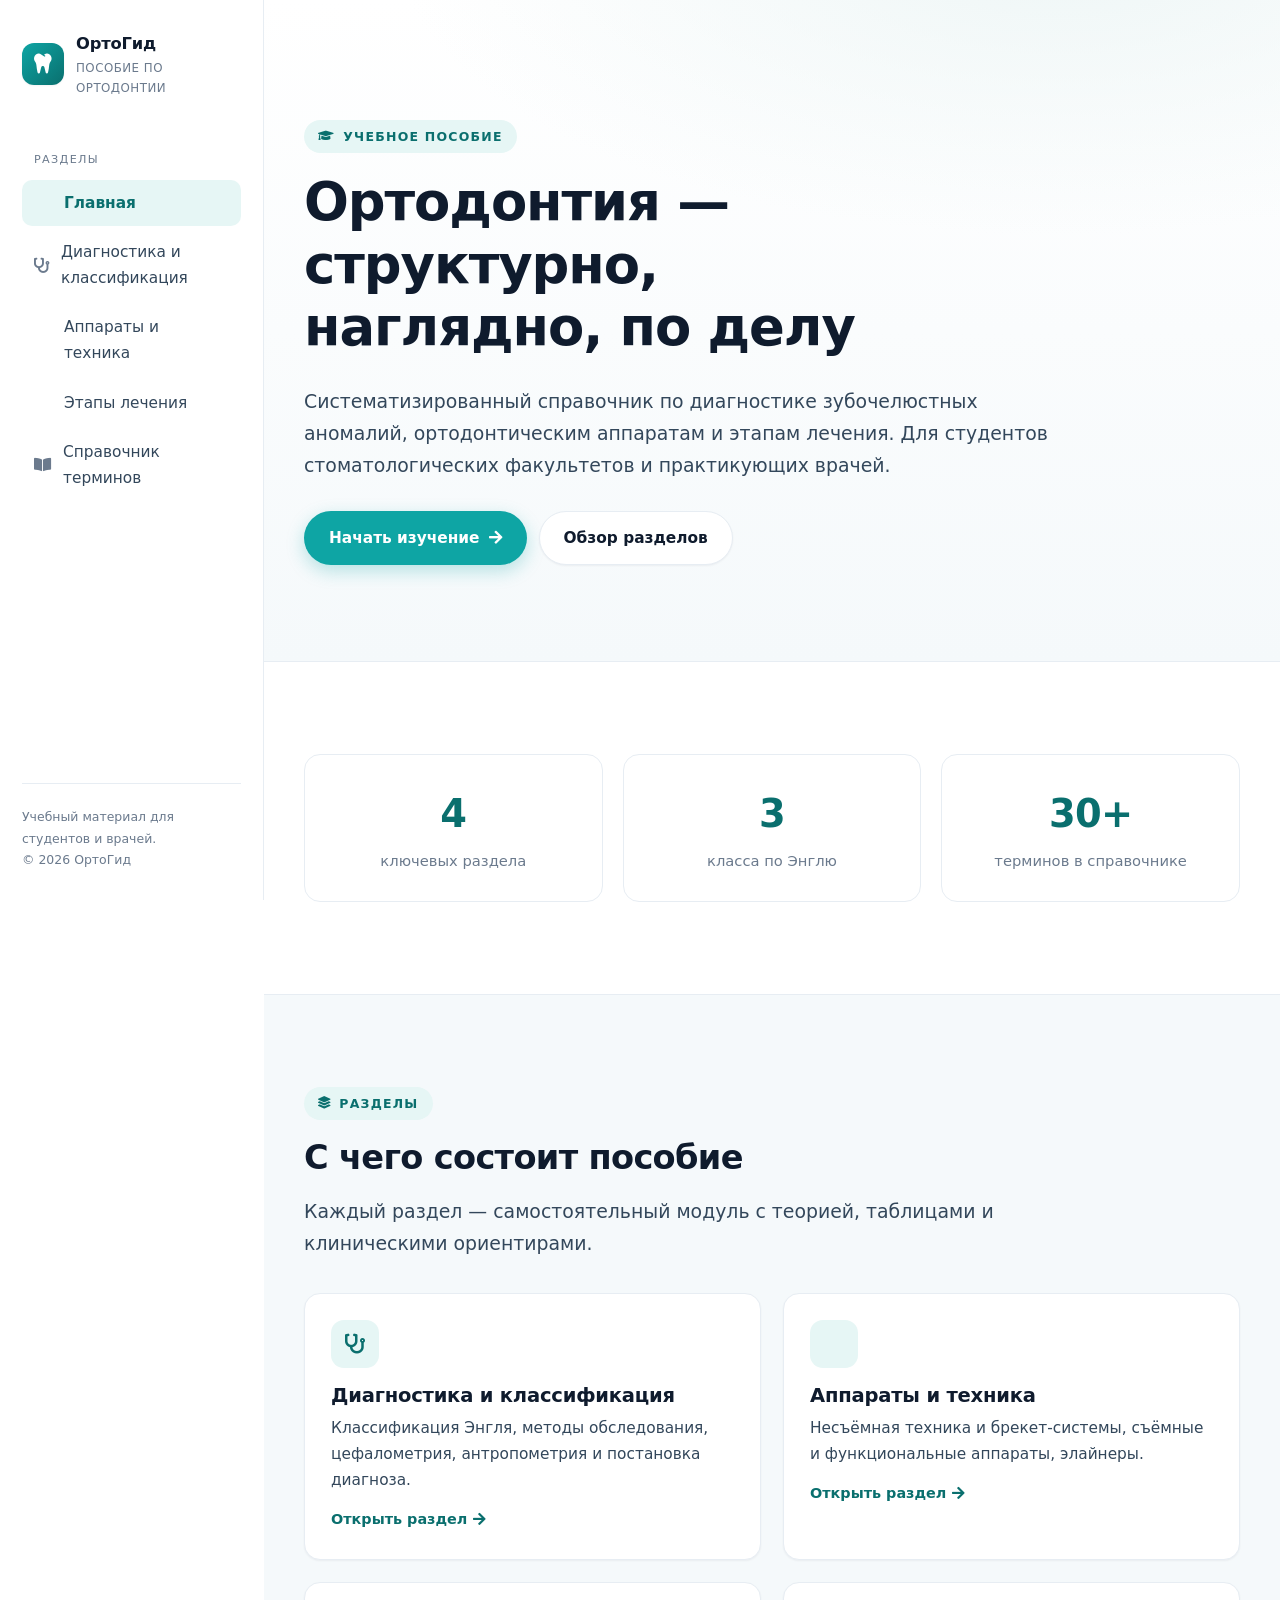
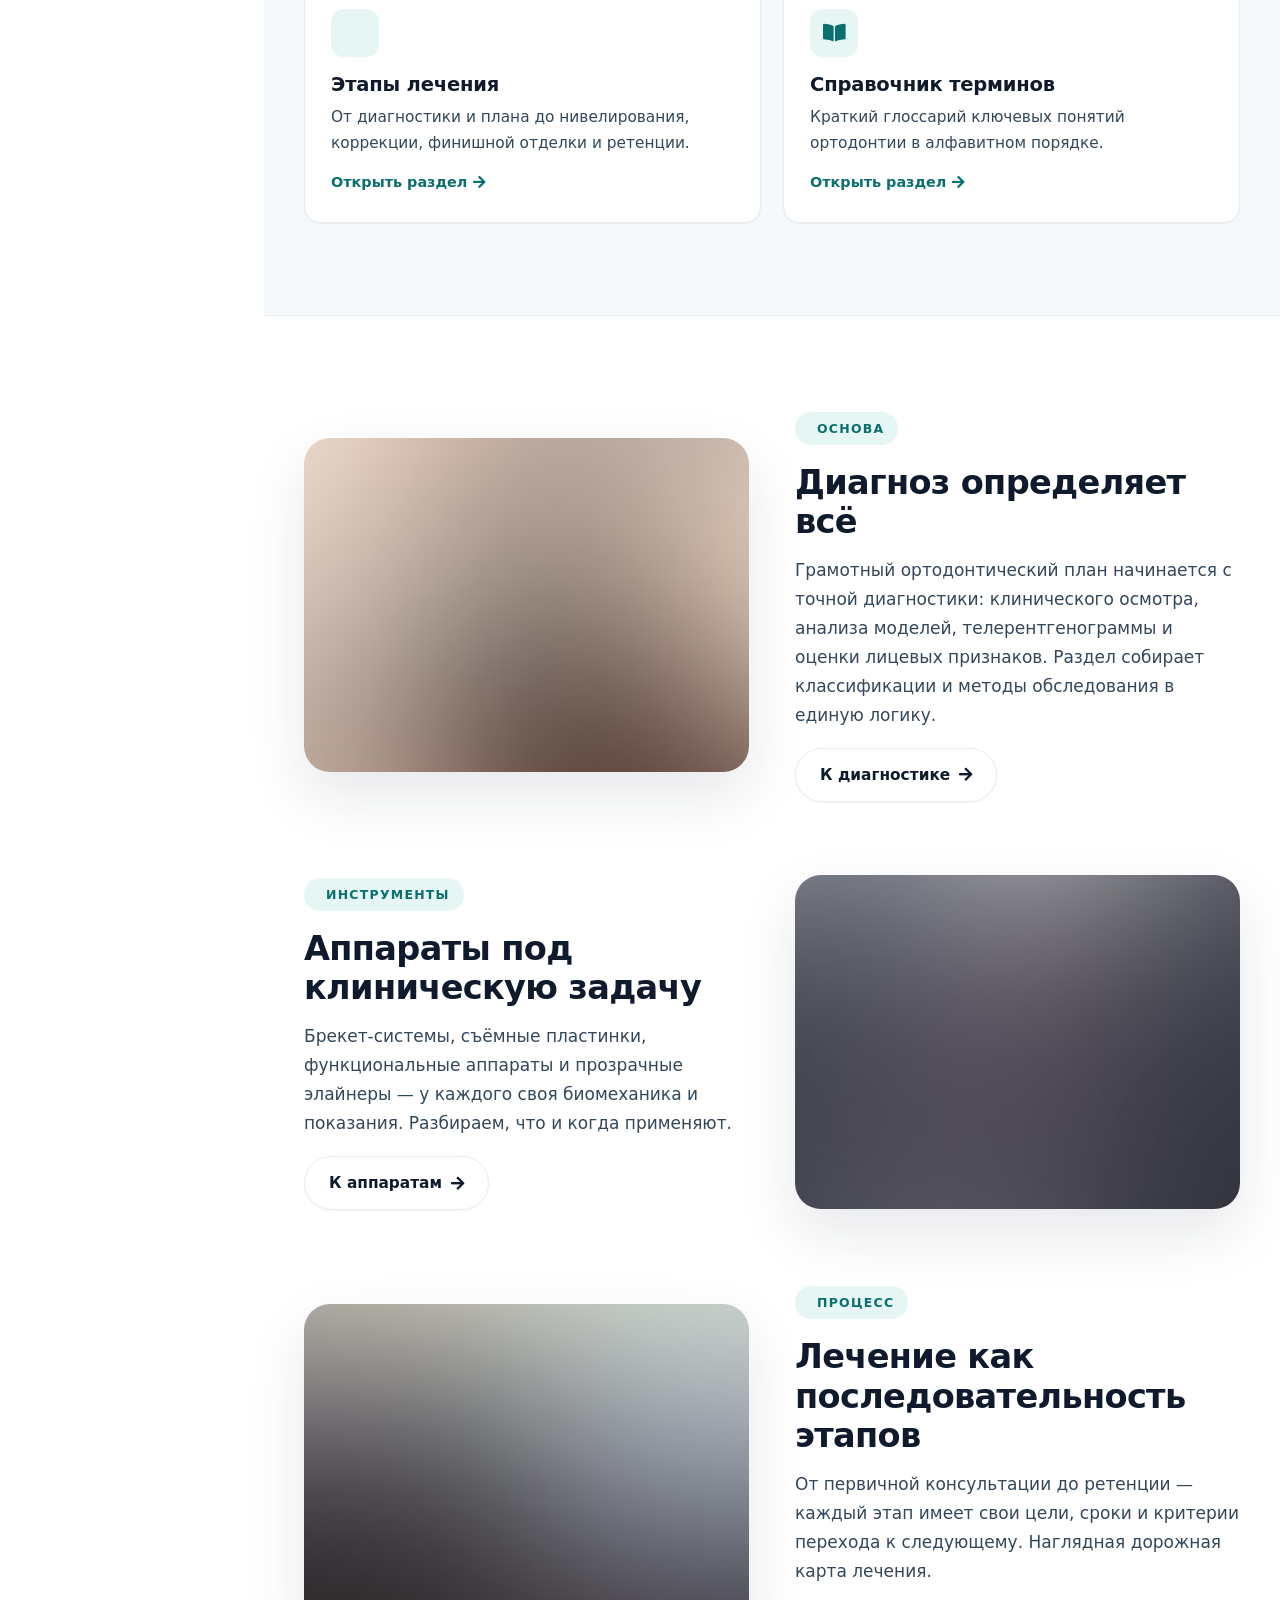
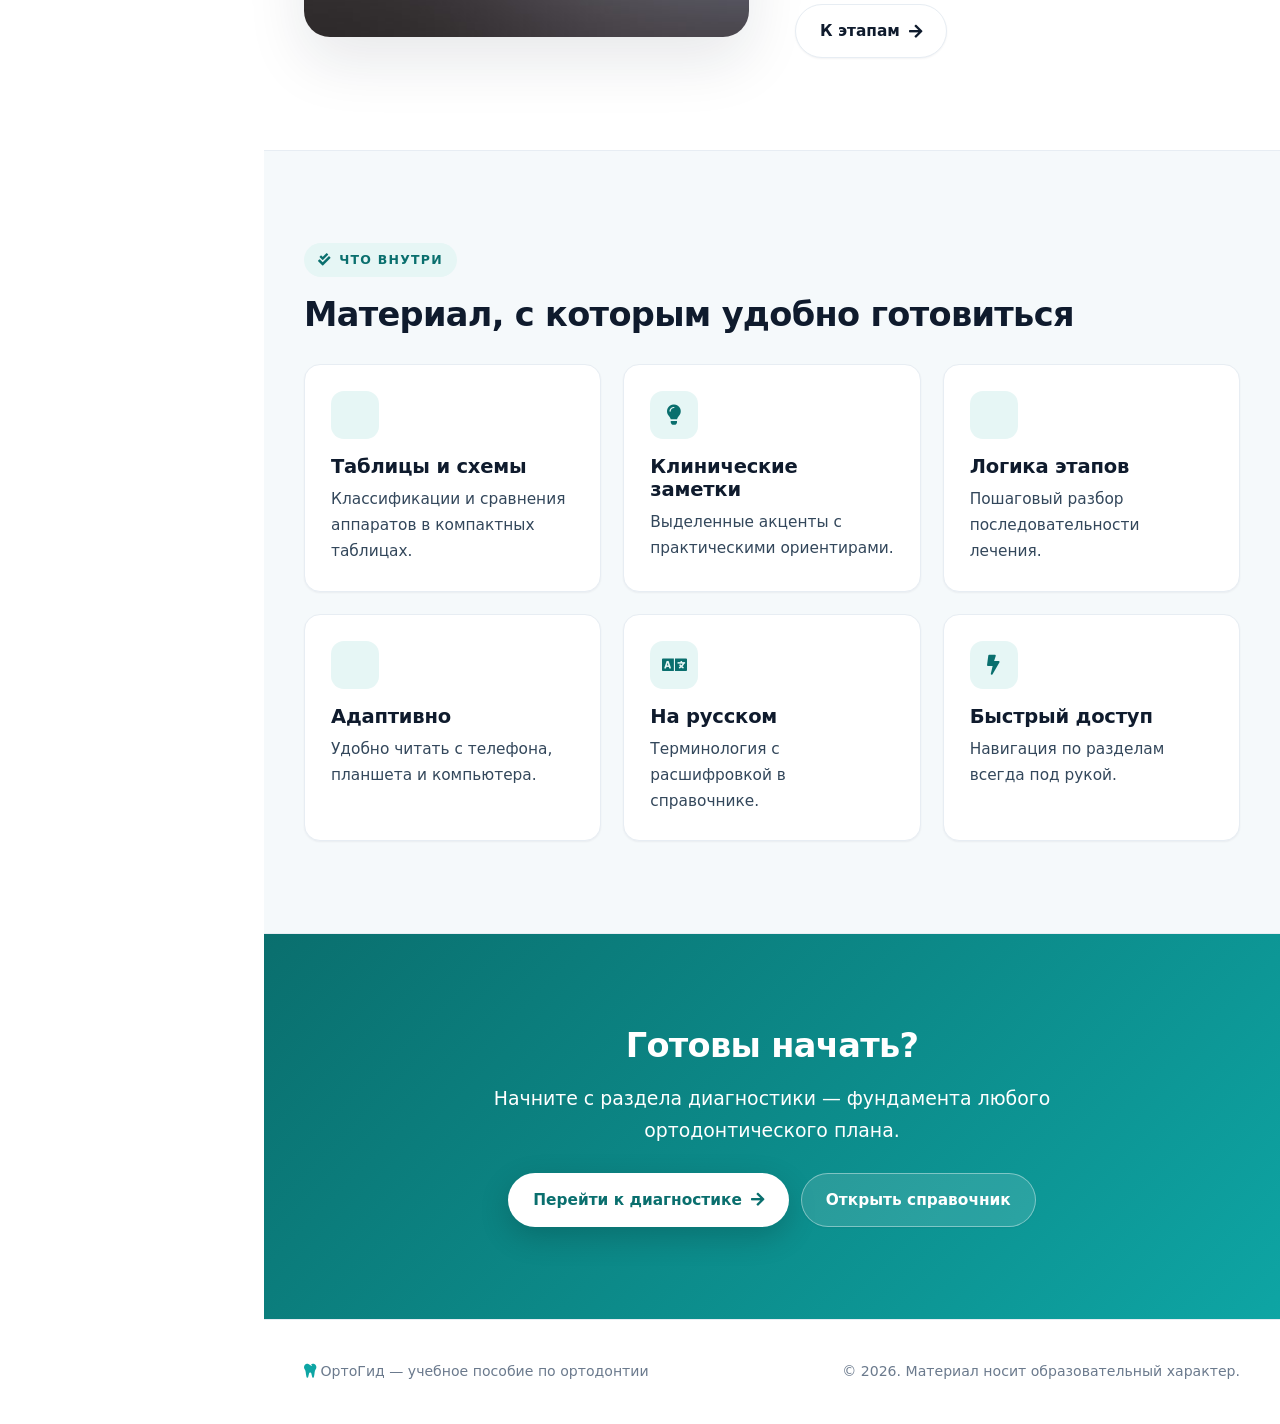
==== index.html @ d2c9ced3 "Add ортодонтическое пособие: многостраничный сайт-справочник Многостраничный статический сайт в стил" ====
<!DOCTYPE html>
<html lang="ru">
<head>
  <meta charset="utf-8" />
  <meta name="viewport" content="width=device-width, initial-scale=1" />
  <title>Ортодонтическое пособие — учебный справочник</title>
  <meta name="description" content="Современное учебное пособие по ортодонтии для студентов и врачей: диагностика, классификации, аппараты, этапы лечения и справочник терминов." />
  <link rel="stylesheet" href="assets/css/fontawesome-all.min.css" />
  <link rel="stylesheet" href="assets/css/style.css" />
</head>
<body>

  <!-- Mobile top bar -->
  <div class="topbar">
    <a class="brand" href="index.html" style="margin:0;">
      <span class="brand-mark"><i class="fas fa-tooth"></i></span>
      <span class="brand-text"><b>ОртоГид</b></span>
    </a>
    <button class="burger" data-burger aria-label="Меню"><i class="fas fa-bars"></i></button>
  </div>
  <div class="scrim"></div>

  <div class="layout">
    <!-- Sidebar -->
    <aside class="sidebar">
      <a class="brand" href="index.html">
        <span class="brand-mark"><i class="fas fa-tooth"></i></span>
        <span class="brand-text"><b>ОртоГид</b><span>Пособие по ортодонтии</span></span>
      </a>
      <nav class="nav">
        <span class="nav-label">Разделы</span>
        <a href="index.html" class="active"><i class="fas fa-house"></i> Главная</a>
        <a href="diagnostika.html"><i class="fas fa-stethoscope"></i> Диагностика и классификация</a>
        <a href="apparaty.html"><i class="fas fa-gears"></i> Аппараты и техника</a>
        <a href="etapy.html"><i class="fas fa-list-check"></i> Этапы лечения</a>
        <a href="spravochnik.html"><i class="fas fa-book-open"></i> Справочник терминов</a>
      </nav>
      <div class="sidebar-foot">
        Учебный материал для студентов и врачей.<br />
        © 2026 ОртоГид
      </div>
    </aside>

    <!-- Main -->
    <main class="main">

      <!-- Hero -->
      <header class="hero">
        <div class="container">
          <span class="eyebrow reveal"><i class="fas fa-graduation-cap"></i> Учебное пособие</span>
          <h1 class="reveal">Ортодонтия — структурно, наглядно, по делу</h1>
          <p class="lead reveal">Систематизированный справочник по диагностике зубочелюстных аномалий,
            ортодонтическим аппаратам и этапам лечения. Для студентов стоматологических
            факультетов и практикующих врачей.</p>
          <ul class="actions reveal">
            <li><a href="diagnostika.html" class="btn btn-primary">Начать изучение <i class="fas fa-arrow-right"></i></a></li>
            <li><a href="#temy" class="btn btn-ghost">Обзор разделов</a></li>
          </ul>
        </div>
      </header>

      <!-- Stats -->
      <section class="section">
        <div class="container">
          <div class="stats reveal">
            <div class="stat"><b>4</b><span>ключевых раздела</span></div>
            <div class="stat"><b>3</b><span>класса по Энглю</span></div>
            <div class="stat"><b>30+</b><span>терминов в справочнике</span></div>
          </div>
        </div>
      </section>

      <!-- Темы -->
      <section id="temy" class="section soft">
        <div class="container">
          <span class="eyebrow reveal"><i class="fas fa-layer-group"></i> Разделы</span>
          <h2 class="reveal">С чего состоит пособие</h2>
          <p class="lead reveal" style="margin-bottom:34px;">Каждый раздел — самостоятельный модуль
            с теорией, таблицами и клиническими ориентирами.</p>
          <div class="grid cols-2">
            <a class="card reveal" href="diagnostika.html">
              <span class="ic"><i class="fas fa-stethoscope"></i></span>
              <h3>Диагностика и классификация</h3>
              <p>Классификация Энгля, методы обследования, цефалометрия, антропометрия и постановка диагноза.</p>
              <span class="more">Открыть раздел <i class="fas fa-arrow-right"></i></span>
            </a>
            <a class="card reveal" href="apparaty.html">
              <span class="ic"><i class="fas fa-gears"></i></span>
              <h3>Аппараты и техника</h3>
              <p>Несъёмная техника и брекет-системы, съёмные и функциональные аппараты, элайнеры.</p>
              <span class="more">Открыть раздел <i class="fas fa-arrow-right"></i></span>
            </a>
            <a class="card reveal" href="etapy.html">
              <span class="ic"><i class="fas fa-list-check"></i></span>
              <h3>Этапы лечения</h3>
              <p>От диагностики и плана до нивелирования, коррекции, финишной отделки и ретенции.</p>
              <span class="more">Открыть раздел <i class="fas fa-arrow-right"></i></span>
            </a>
            <a class="card reveal" href="spravochnik.html">
              <span class="ic"><i class="fas fa-book-open"></i></span>
              <h3>Справочник терминов</h3>
              <p>Краткий глоссарий ключевых понятий ортодонтии в алфавитном порядке.</p>
              <span class="more">Открыть раздел <i class="fas fa-arrow-right"></i></span>
            </a>
          </div>
        </div>
      </section>

      <!-- Spotlights -->
      <section class="section">
        <div class="container wide">
          <div class="spotlight reveal">
            <div class="media"><img src="images/pic01.jpg" alt="Диагностика прикуса" /></div>
            <div class="body">
              <span class="eyebrow"><i class="fas fa-magnifying-glass"></i> Основа</span>
              <h2>Диагноз определяет всё</h2>
              <p>Грамотный ортодонтический план начинается с точной диагностики: клинического осмотра,
                анализа моделей, телерентгенограммы и оценки лицевых признаков. Раздел собирает
                классификации и методы обследования в единую логику.</p>
              <ul class="actions"><li><a href="diagnostika.html" class="btn btn-ghost">К диагностике <i class="fas fa-arrow-right"></i></a></li></ul>
            </div>
          </div>
          <div class="spotlight flip reveal">
            <div class="media"><img src="images/pic02.jpg" alt="Ортодонтические аппараты" /></div>
            <div class="body">
              <span class="eyebrow"><i class="fas fa-screwdriver-wrench"></i> Инструменты</span>
              <h2>Аппараты под клиническую задачу</h2>
              <p>Брекет-системы, съёмные пластинки, функциональные аппараты и прозрачные элайнеры —
                у каждого своя биомеханика и показания. Разбираем, что и когда применяют.</p>
              <ul class="actions"><li><a href="apparaty.html" class="btn btn-ghost">К аппаратам <i class="fas fa-arrow-right"></i></a></li></ul>
            </div>
          </div>
          <div class="spotlight reveal">
            <div class="media"><img src="images/pic03.jpg" alt="Этапы лечения" /></div>
            <div class="body">
              <span class="eyebrow"><i class="fas fa-timeline"></i> Процесс</span>
              <h2>Лечение как последовательность этапов</h2>
              <p>От первичной консультации до ретенции — каждый этап имеет свои цели, сроки
                и критерии перехода к следующему. Наглядная дорожная карта лечения.</p>
              <ul class="actions"><li><a href="etapy.html" class="btn btn-ghost">К этапам <i class="fas fa-arrow-right"></i></a></li></ul>
            </div>
          </div>
        </div>
      </section>

      <!-- Что внутри -->
      <section class="section soft">
        <div class="container">
          <span class="eyebrow reveal"><i class="fas fa-check-double"></i> Что внутри</span>
          <h2 class="reveal">Материал, с которым удобно готовиться</h2>
          <div class="grid cols-3" style="margin-top:30px;">
            <div class="card reveal"><span class="ic"><i class="fas fa-table-list"></i></span><h3>Таблицы и схемы</h3><p>Классификации и сравнения аппаратов в компактных таблицах.</p></div>
            <div class="card reveal"><span class="ic"><i class="fas fa-lightbulb"></i></span><h3>Клинические заметки</h3><p>Выделенные акценты с практическими ориентирами.</p></div>
            <div class="card reveal"><span class="ic"><i class="fas fa-diagram-project"></i></span><h3>Логика этапов</h3><p>Пошаговый разбор последовательности лечения.</p></div>
            <div class="card reveal"><span class="ic"><i class="fas fa-mobile-screen"></i></span><h3>Адаптивно</h3><p>Удобно читать с телефона, планшета и компьютера.</p></div>
            <div class="card reveal"><span class="ic"><i class="fas fa-language"></i></span><h3>На русском</h3><p>Терминология с расшифровкой в справочнике.</p></div>
            <div class="card reveal"><span class="ic"><i class="fas fa-bolt"></i></span><h3>Быстрый доступ</h3><p>Навигация по разделам всегда под рукой.</p></div>
          </div>
        </div>
      </section>

      <!-- CTA -->
      <section class="section cta">
        <div class="container">
          <h2 class="reveal">Готовы начать?</h2>
          <p class="lead reveal" style="margin:0 auto 26px; color:#fff;">Начните с раздела диагностики —
            фундамента любого ортодонтического плана.</p>
          <ul class="actions reveal" style="justify-content:center;">
            <li><a href="diagnostika.html" class="btn btn-primary">Перейти к диагностике <i class="fas fa-arrow-right"></i></a></li>
            <li><a href="spravochnik.html" class="btn btn-ghost">Открыть справочник</a></li>
          </ul>
        </div>
      </section>

      <footer class="page-foot">
        <span><i class="fas fa-tooth"></i> ОртоГид — учебное пособие по ортодонтии</span>
        <span>© 2026. Материал носит образовательный характер.</span>
      </footer>

    </main>
  </div>

  <script src="assets/js/main.js"></script>
</body>
</html>
---- assets/css/style.css ----
/* ==========================================================================
   Ортодонтическое пособие — дизайн-система (современный минимализм)
   ========================================================================== */

/* --- Design tokens ------------------------------------------------------- */
:root {
  --ink:        #0f1b2d;   /* основной текст */
  --ink-soft:   #33475b;
  --muted:      #6b7a8d;   /* второстепенный текст */
  --line:       #e7edf3;   /* границы */
  --bg:         #ffffff;
  --bg-soft:    #f5f9fb;   /* мягкий фон секций */
  --bg-tint:    #eef6f6;

  --brand:      #0ea5a4;   /* акцент — медицинский бирюзовый */
  --brand-600:  #0c8b8a;
  --brand-700:  #0a6f6e;
  --brand-050:  #e6f6f5;

  --shadow-sm: 0 1px 2px rgba(15, 27, 45, .05);
  --shadow-md: 0 8px 24px rgba(15, 27, 45, .07);
  --shadow-lg: 0 24px 60px rgba(15, 27, 45, .10);

  --radius:    16px;
  --radius-sm: 10px;
  --radius-lg: 26px;

  --sidebar-w: 264px;
  --maxw:      940px;

  --ff-sans: "Inter", "Segoe UI", system-ui, -apple-system, "Helvetica Neue", Arial, sans-serif;
  --ff-head: "Inter", "Segoe UI", system-ui, -apple-system, sans-serif;
}

/* --- Reset --------------------------------------------------------------- */
*, *::before, *::after { box-sizing: border-box; }
html { -webkit-text-size-adjust: 100%; scroll-behavior: smooth; }
body {
  margin: 0;
  font-family: var(--ff-sans);
  color: var(--ink);
  background: var(--bg);
  line-height: 1.7;
  font-size: 17px;
  -webkit-font-smoothing: antialiased;
  text-rendering: optimizeLegibility;
}
img { max-width: 100%; height: auto; display: block; }
a { color: var(--brand-700); text-decoration: none; transition: color .18s ease; }
a:hover { color: var(--brand); }
h1, h2, h3, h4 { font-family: var(--ff-head); color: var(--ink); line-height: 1.18; margin: 0 0 .5em; font-weight: 700; letter-spacing: -.02em; }
h1 { font-size: clamp(2.1rem, 5vw, 3.3rem); }
h2 { font-size: clamp(1.5rem, 3.2vw, 2.1rem); }
h3 { font-size: 1.22rem; letter-spacing: -.01em; }
p  { margin: 0 0 1.1em; color: var(--ink-soft); }
ul, ol { color: var(--ink-soft); }
::selection { background: var(--brand-050); color: var(--brand-700); }

/* --- Layout -------------------------------------------------------------- */
.layout { display: flex; min-height: 100vh; }

.sidebar {
  position: fixed; inset: 0 auto 0 0;
  width: var(--sidebar-w);
  background: var(--bg);
  border-right: 1px solid var(--line);
  display: flex; flex-direction: column;
  padding: 30px 22px;
  z-index: 40;
}
.brand { display: flex; align-items: center; gap: 12px; margin-bottom: 34px; }
.brand-mark {
  width: 42px; height: 42px; border-radius: 12px; flex: 0 0 auto;
  background: linear-gradient(135deg, var(--brand) 0%, var(--brand-700) 100%);
  display: grid; place-items: center; color: #fff; font-size: 20px;
  box-shadow: var(--shadow-sm);
}
.brand-text b { display: block; font-family: var(--ff-head); font-weight: 700; font-size: 1.02rem; color: var(--ink); letter-spacing: -.01em; }
.brand-text span { display: block; font-size: .74rem; color: var(--muted); letter-spacing: .04em; text-transform: uppercase; }

.nav { display: flex; flex-direction: column; gap: 3px; }
.nav-label { font-size: .7rem; letter-spacing: .12em; text-transform: uppercase; color: var(--muted); margin: 18px 12px 8px; }
.nav a {
  display: flex; align-items: center; gap: 12px;
  padding: 10px 12px; border-radius: 10px;
  color: var(--ink-soft); font-weight: 500; font-size: .96rem;
  transition: background .15s ease, color .15s ease;
}
.nav a i { width: 18px; text-align: center; color: var(--muted); font-size: .95rem; transition: color .15s ease; }
.nav a:hover { background: var(--bg-soft); color: var(--ink); }
.nav a:hover i { color: var(--brand); }
.nav a.active { background: var(--brand-050); color: var(--brand-700); font-weight: 600; }
.nav a.active i { color: var(--brand); }

.sidebar-foot { margin-top: auto; padding-top: 22px; border-top: 1px solid var(--line); font-size: .78rem; color: var(--muted); }
.sidebar-foot a { color: var(--muted); }
.sidebar-foot a:hover { color: var(--brand); }

.main { flex: 1; margin-left: var(--sidebar-w); min-width: 0; }

/* --- Mobile top bar ------------------------------------------------------ */
.topbar { display: none; position: sticky; top: 0; z-index: 45;
  align-items: center; justify-content: space-between;
  padding: 12px 18px; background: rgba(255,255,255,.9);
  backdrop-filter: blur(10px); border-bottom: 1px solid var(--line); }
.burger { border: 1px solid var(--line); background: #fff; border-radius: 10px;
  width: 42px; height: 42px; display: grid; place-items: center; font-size: 18px; color: var(--ink); cursor: pointer; }
.scrim { display: none; position: fixed; inset: 0; background: rgba(15,27,45,.35); z-index: 39; }

/* --- Section container --------------------------------------------------- */
.section { padding: 92px 40px; border-bottom: 1px solid var(--line); }
.section:last-of-type { border-bottom: 0; }
.section.soft { background: var(--bg-soft); }
.container { max-width: var(--maxw); margin: 0 auto; }
.container.wide { max-width: 1120px; }

.eyebrow { display: inline-flex; align-items: center; gap: 8px;
  font-size: .78rem; font-weight: 600; letter-spacing: .1em; text-transform: uppercase;
  color: var(--brand-700); background: var(--brand-050);
  padding: 6px 14px; border-radius: 999px; margin-bottom: 18px; }
.lead { font-size: 1.18rem; color: var(--ink-soft); max-width: 62ch; }

/* --- Hero ---------------------------------------------------------------- */
.hero { position: relative; padding: 120px 40px 96px;
  background:
    radial-gradient(1100px 480px at 78% -8%, var(--bg-tint) 0%, rgba(238,246,246,0) 60%),
    linear-gradient(180deg, #fff 0%, var(--bg-soft) 100%);
  border-bottom: 1px solid var(--line); overflow: hidden; }
.hero .container { position: relative; z-index: 2; }
.hero h1 { max-width: 16ch; }
.hero .lead { margin-bottom: 30px; }

/* --- Buttons ------------------------------------------------------------- */
.actions { display: flex; flex-wrap: wrap; gap: 12px; list-style: none; padding: 0; margin: 0; }
.btn { display: inline-flex; align-items: center; gap: 9px;
  padding: 13px 24px; border-radius: 999px; font-weight: 600; font-size: .96rem;
  cursor: pointer; border: 1px solid transparent; transition: transform .12s ease, box-shadow .18s ease, background .18s ease; }
.btn:active { transform: translateY(1px); }
.btn-primary { background: var(--brand); color: #fff; box-shadow: 0 6px 18px rgba(14,165,164,.28); }
.btn-primary:hover { background: var(--brand-600); color: #fff; box-shadow: 0 10px 26px rgba(14,165,164,.34); }
.btn-ghost { background: #fff; color: var(--ink); border-color: var(--line); box-shadow: var(--shadow-sm); }
.btn-ghost:hover { border-color: var(--brand); color: var(--brand-700); }

/* --- Cards grid ---------------------------------------------------------- */
.grid { display: grid; gap: 22px; }
.grid.cols-2 { grid-template-columns: repeat(2, 1fr); }
.grid.cols-3 { grid-template-columns: repeat(3, 1fr); }
.grid.cols-4 { grid-template-columns: repeat(4, 1fr); }

.card { background: #fff; border: 1px solid var(--line); border-radius: var(--radius);
  padding: 26px; box-shadow: var(--shadow-sm); transition: transform .18s ease, box-shadow .18s ease, border-color .18s ease; }
.card:hover { transform: translateY(-4px); box-shadow: var(--shadow-md); border-color: #d7e3ec; }
.card .ic { width: 48px; height: 48px; border-radius: 13px; display: grid; place-items: center;
  background: var(--brand-050); color: var(--brand-700); font-size: 20px; margin-bottom: 16px; }
.card h3 { margin-bottom: 8px; }
.card p { margin: 0; font-size: .96rem; }

/* Topic card (clickable) */
a.card { display: block; color: inherit; }
a.card h3 { color: var(--ink); }
a.card .more { display: inline-flex; align-items: center; gap: 6px; margin-top: 14px; color: var(--brand-700); font-weight: 600; font-size: .9rem; }
a.card:hover .more { gap: 10px; }

/* --- Spotlight rows ------------------------------------------------------ */
.spotlight { display: grid; grid-template-columns: 1fr 1fr; gap: 46px; align-items: center; }
.spotlight + .spotlight { margin-top: 72px; }
.spotlight.flip .media { order: 2; }
.spotlight .media img { width: 100%; border-radius: var(--radius-lg);
  box-shadow: var(--shadow-lg); aspect-ratio: 4/3; object-fit: cover; }
.spotlight .body h2 { margin-bottom: 14px; }

/* --- Prose (content pages) ---------------------------------------------- */
.prose { max-width: 74ch; }
.prose h2 { margin-top: 46px; padding-top: 6px; }
.prose h3 { margin-top: 30px; }
.prose ul, .prose ol { padding-left: 1.25em; }
.prose li { margin-bottom: .5em; }
.prose li::marker { color: var(--brand); }
.prose img { border-radius: var(--radius); box-shadow: var(--shadow-md); margin: 26px 0; }

/* Callout */
.callout { border-left: 4px solid var(--brand); background: var(--brand-050);
  border-radius: 0 var(--radius-sm) var(--radius-sm) 0; padding: 18px 22px; margin: 26px 0; }
.callout p:last-child { margin-bottom: 0; }
.callout .t { display: flex; align-items: center; gap: 9px; font-weight: 700; color: var(--brand-700); margin-bottom: 6px; }

/* --- Table --------------------------------------------------------------- */
.table-wrap { overflow-x: auto; margin: 26px 0; border: 1px solid var(--line); border-radius: var(--radius); box-shadow: var(--shadow-sm); }
table { width: 100%; border-collapse: collapse; font-size: .95rem; background: #fff; }
th, td { text-align: left; padding: 14px 18px; border-bottom: 1px solid var(--line); vertical-align: top; }
thead th { background: var(--bg-soft); color: var(--ink); font-weight: 600; font-size: .82rem; letter-spacing: .04em; text-transform: uppercase; }
tbody tr:last-child td { border-bottom: 0; }
tbody tr:hover { background: var(--bg-soft); }

/* --- Steps / timeline ---------------------------------------------------- */
.steps { list-style: none; padding: 0; margin: 34px 0 0; position: relative; }
.steps::before { content: ""; position: absolute; left: 23px; top: 8px; bottom: 8px; width: 2px; background: var(--line); }
.steps li { position: relative; padding: 0 0 34px 66px; }
.steps li:last-child { padding-bottom: 0; }
.steps .num { position: absolute; left: 0; top: 0; width: 48px; height: 48px; border-radius: 50%;
  background: #fff; border: 2px solid var(--brand); color: var(--brand-700); font-weight: 700;
  display: grid; place-items: center; z-index: 1; box-shadow: 0 0 0 6px #fff; }
.steps h3 { margin-bottom: 6px; }
.steps p { margin: 0; font-size: .97rem; }

/* --- Stats --------------------------------------------------------------- */
.stats { display: grid; grid-template-columns: repeat(3, 1fr); gap: 20px; }
.stat { text-align: center; padding: 26px 18px; border: 1px solid var(--line); border-radius: var(--radius); background: #fff; }
.stat b { display: block; font-family: var(--ff-head); font-size: 2.4rem; font-weight: 700; color: var(--brand-700); letter-spacing: -.02em; }
.stat span { color: var(--muted); font-size: .92rem; }

/* --- Pills / tags -------------------------------------------------------- */
.pills { display: flex; flex-wrap: wrap; gap: 9px; list-style: none; padding: 0; margin: 18px 0 0; }
.pills li { font-size: .86rem; padding: 7px 15px; border-radius: 999px; background: var(--bg-soft); border: 1px solid var(--line); color: var(--ink-soft); }

/* --- CTA band ------------------------------------------------------------ */
.cta { background: linear-gradient(135deg, var(--brand-700), var(--brand)); color: #fff; text-align: center; }
.cta h2, .cta p { color: #fff; }
.cta p { opacity: .92; }
.cta .btn-ghost { background: rgba(255,255,255,.12); border-color: rgba(255,255,255,.4); color: #fff; }
.cta .btn-ghost:hover { background: rgba(255,255,255,.22); color: #fff; }
.cta .btn-primary { background: #fff; color: var(--brand-700); box-shadow: 0 10px 30px rgba(0,0,0,.18); }
.cta .btn-primary:hover { background: #f2f8f8; color: var(--brand-700); }

/* --- Page footer --------------------------------------------------------- */
.page-foot { padding: 40px; border-top: 1px solid var(--line); color: var(--muted); font-size: .88rem;
  display: flex; flex-wrap: wrap; gap: 12px; justify-content: space-between; align-items: center; }
.page-foot i { color: var(--brand); }

/* --- Reveal animation ---------------------------------------------------- */
.reveal { opacity: 0; transform: translateY(22px); transition: opacity .6s ease, transform .6s ease; }
.reveal.in { opacity: 1; transform: none; }
@media (prefers-reduced-motion: reduce) { .reveal { opacity: 1; transform: none; transition: none; } html { scroll-behavior: auto; } }

/* --- Responsive ---------------------------------------------------------- */
@media (max-width: 980px) {
  .grid.cols-3, .grid.cols-4 { grid-template-columns: repeat(2, 1fr); }
  .spotlight { grid-template-columns: 1fr; gap: 26px; }
  .spotlight.flip .media { order: 0; }
  .stats { grid-template-columns: 1fr; }
}
@media (max-width: 820px) {
  .sidebar { transform: translateX(-100%); transition: transform .28s ease; box-shadow: var(--shadow-lg); }
  body.nav-open .sidebar { transform: none; }
  body.nav-open .scrim { display: block; }
  .main { margin-left: 0; }
  .topbar { display: flex; }
  .section, .hero { padding-left: 22px; padding-right: 22px; }
  .section { padding-top: 62px; padding-bottom: 62px; }
  .hero { padding-top: 72px; padding-bottom: 62px; }
  .grid.cols-2, .grid.cols-3, .grid.cols-4 { grid-template-columns: 1fr; }
  .page-foot { padding: 28px 22px; }
}
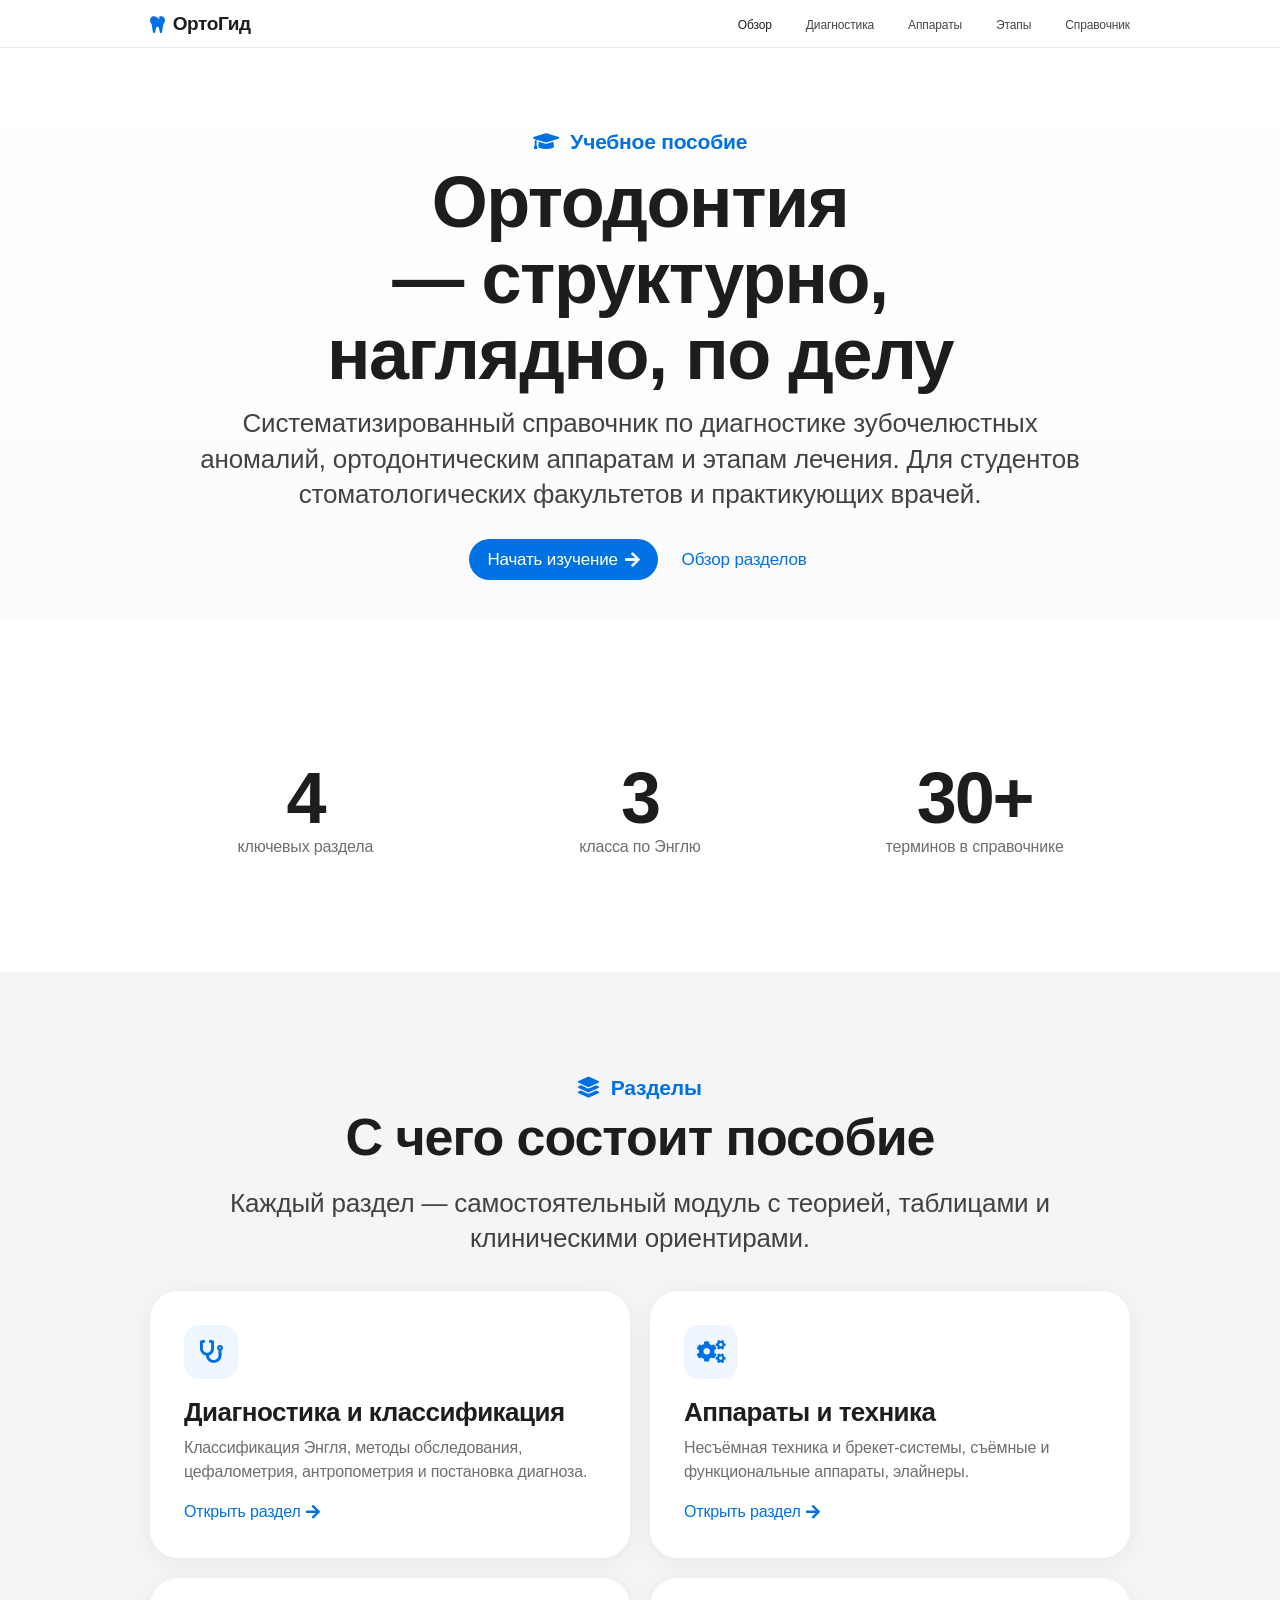
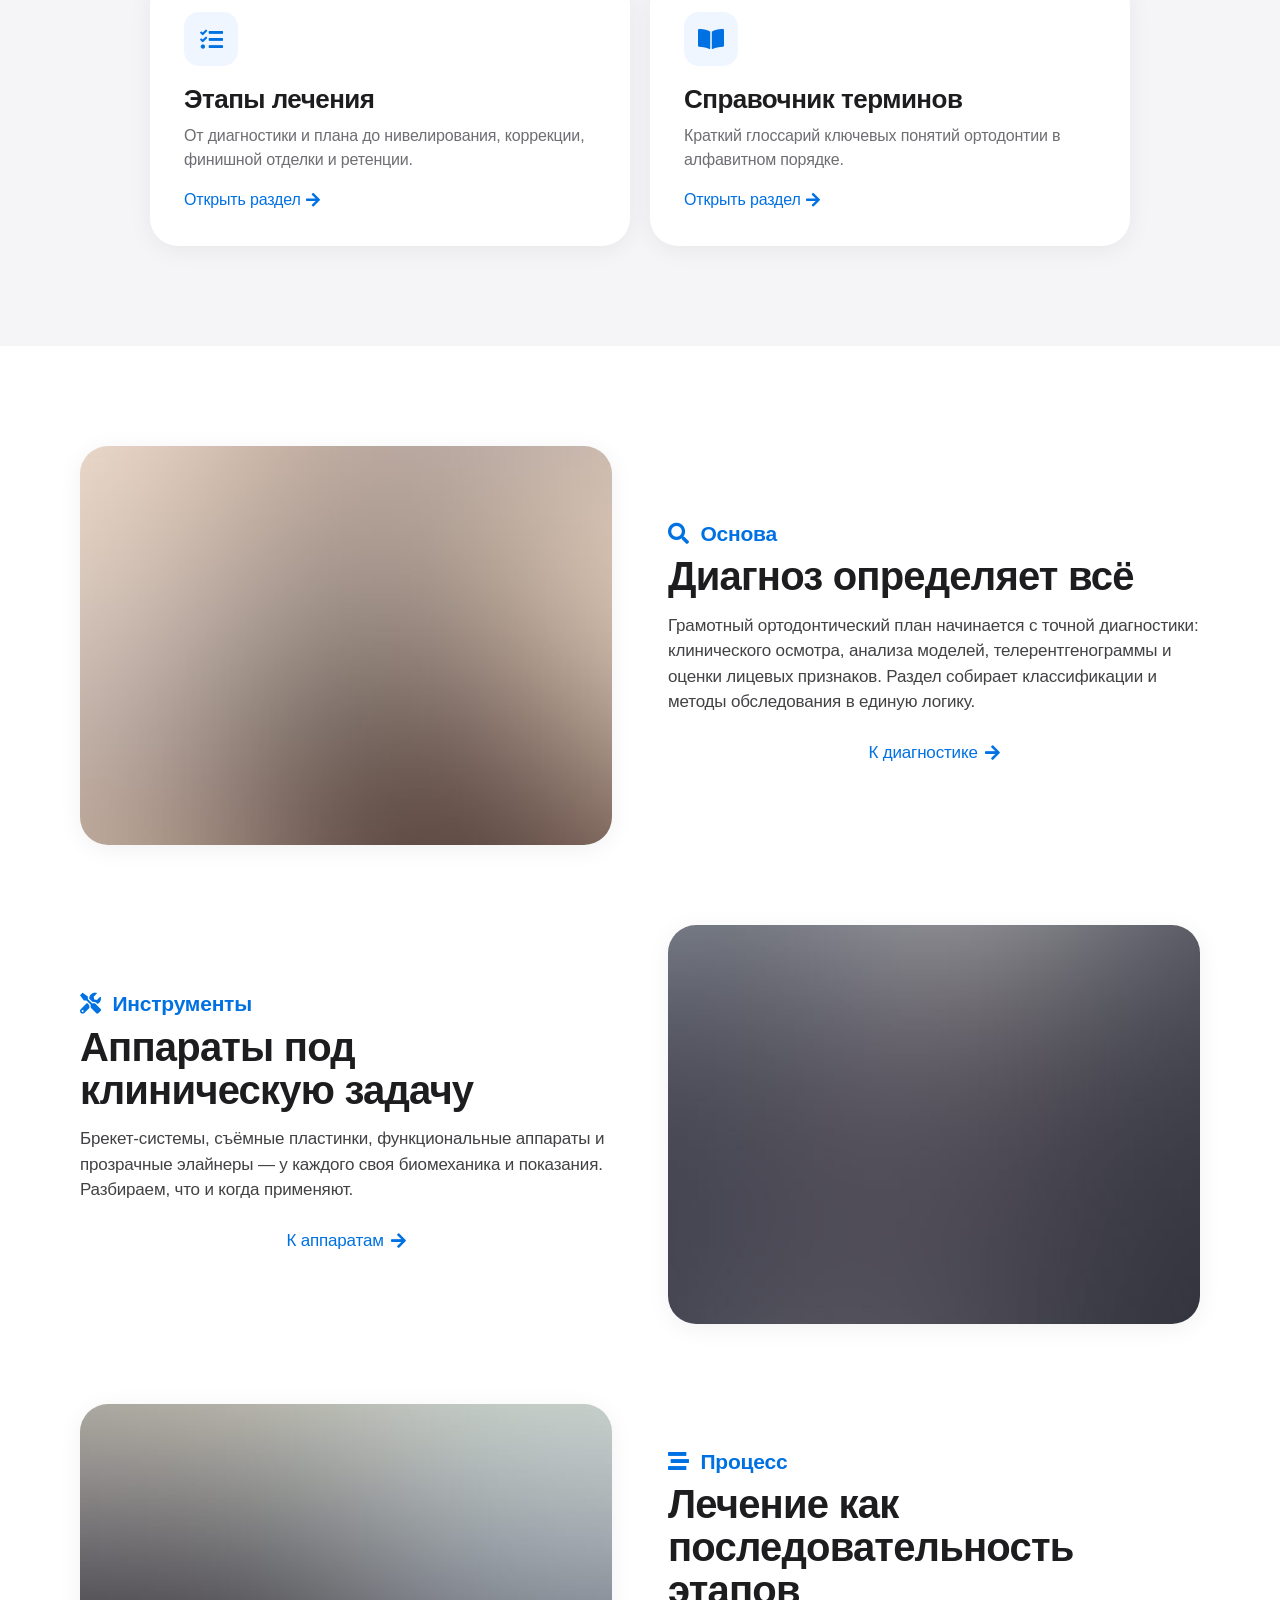
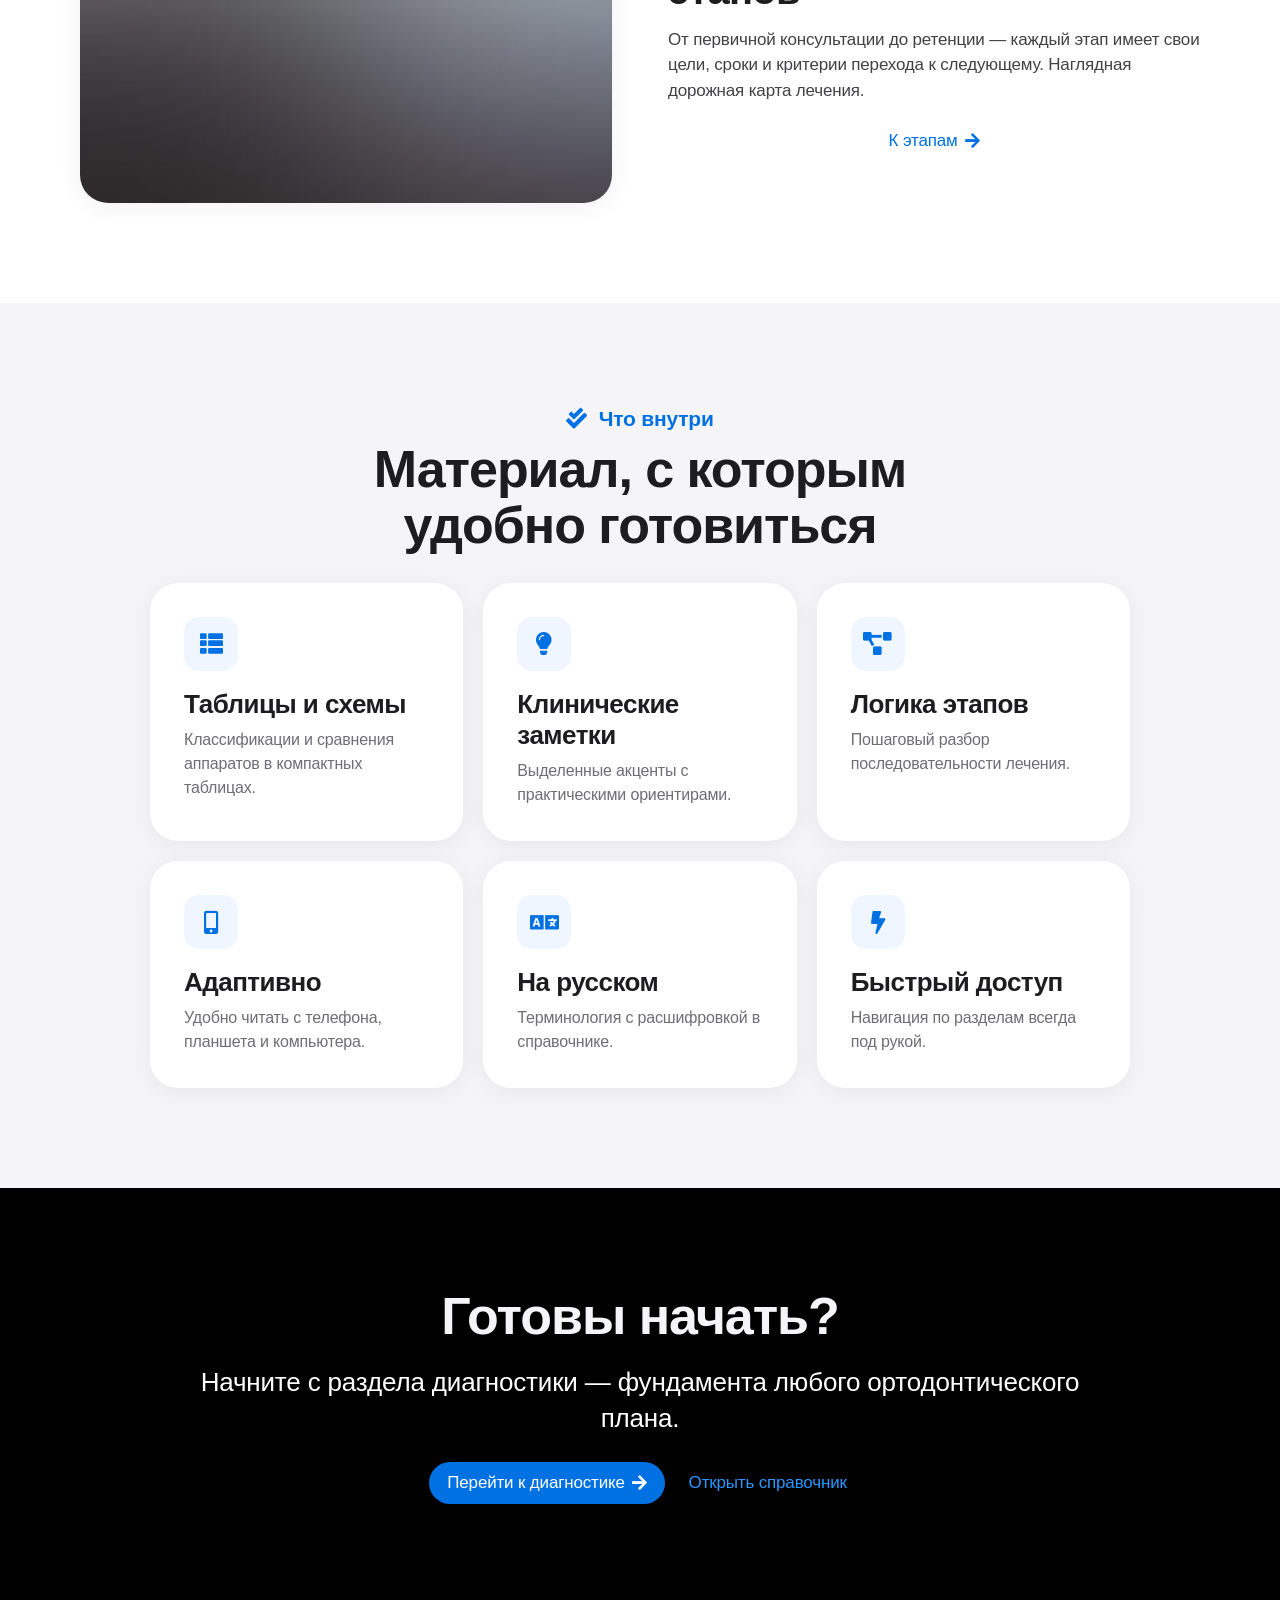
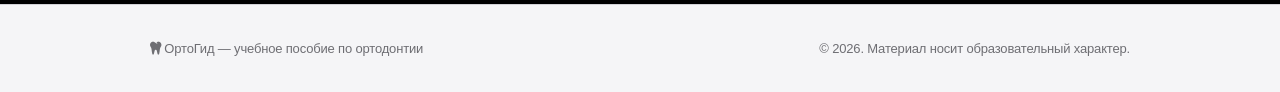
==== commit d158bd62: "Redesign: Apple-style visual identity - Полная переработка дизайн-системы в эстетике сайтов Apple: т" ====
--- a/index.html
+++ b/index.html
@@ -10,39 +10,21 @@
 </head>
 <body>
 
-  <!-- Mobile top bar -->
-  <div class="topbar">
-    <a class="brand" href="index.html" style="margin:0;">
-      <span class="brand-mark"><i class="fas fa-tooth"></i></span>
-      <span class="brand-text"><b>ОртоГид</b></span>
-    </a>
-    <button class="burger" data-burger aria-label="Меню"><i class="fas fa-bars"></i></button>
-  </div>
-  <div class="scrim"></div>
+  <header class="nav">
+    <div class="nav-inner">
+      <a class="brand" href="index.html"><i class="fas fa-tooth"></i> ОртоГид</a>
+      <button class="nav-toggle" data-burger aria-label="Меню"><i class="fas fa-bars"></i></button>
+      <ul class="nav-menu">
+        <li><a href="index.html" class="active">Обзор</a></li>
+        <li><a href="diagnostika.html">Диагностика</a></li>
+        <li><a href="apparaty.html">Аппараты</a></li>
+        <li><a href="etapy.html">Этапы</a></li>
+        <li><a href="spravochnik.html">Справочник</a></li>
+      </ul>
+    </div>
+  </header>
 
-  <div class="layout">
-    <!-- Sidebar -->
-    <aside class="sidebar">
-      <a class="brand" href="index.html">
-        <span class="brand-mark"><i class="fas fa-tooth"></i></span>
-        <span class="brand-text"><b>ОртоГид</b><span>Пособие по ортодонтии</span></span>
-      </a>
-      <nav class="nav">
-        <span class="nav-label">Разделы</span>
-        <a href="index.html" class="active"><i class="fas fa-house"></i> Главная</a>
-        <a href="diagnostika.html"><i class="fas fa-stethoscope"></i> Диагностика и классификация</a>
-        <a href="apparaty.html"><i class="fas fa-gears"></i> Аппараты и техника</a>
-        <a href="etapy.html"><i class="fas fa-list-check"></i> Этапы лечения</a>
-        <a href="spravochnik.html"><i class="fas fa-book-open"></i> Справочник терминов</a>
-      </nav>
-      <div class="sidebar-foot">
-        Учебный материал для студентов и врачей.<br />
-        © 2026 ОртоГид
-      </div>
-    </aside>
-
-    <!-- Main -->
-    <main class="main">
+  <main class="main">
 
       <!-- Hero -->
       <header class="hero">
@@ -71,7 +53,7 @@
       </section>
 
       <!-- Темы -->
-      <section id="temy" class="section soft">
+      <section id="temy" class="section panel">
         <div class="container">
           <span class="eyebrow reveal"><i class="fas fa-layer-group"></i> Разделы</span>
           <h2 class="reveal">С чего состоит пособие</h2>
@@ -85,13 +67,13 @@
               <span class="more">Открыть раздел <i class="fas fa-arrow-right"></i></span>
             </a>
             <a class="card reveal" href="apparaty.html">
-              <span class="ic"><i class="fas fa-gears"></i></span>
+              <span class="ic"><i class="fas fa-cogs"></i></span>
               <h3>Аппараты и техника</h3>
               <p>Несъёмная техника и брекет-системы, съёмные и функциональные аппараты, элайнеры.</p>
               <span class="more">Открыть раздел <i class="fas fa-arrow-right"></i></span>
             </a>
             <a class="card reveal" href="etapy.html">
-              <span class="ic"><i class="fas fa-list-check"></i></span>
+              <span class="ic"><i class="fas fa-tasks"></i></span>
               <h3>Этапы лечения</h3>
               <p>От диагностики и плана до нивелирования, коррекции, финишной отделки и ретенции.</p>
               <span class="more">Открыть раздел <i class="fas fa-arrow-right"></i></span>
@@ -112,7 +94,7 @@
           <div class="spotlight reveal">
             <div class="media"><img src="images/pic01.jpg" alt="Диагностика прикуса" /></div>
             <div class="body">
-              <span class="eyebrow"><i class="fas fa-magnifying-glass"></i> Основа</span>
+              <span class="eyebrow"><i class="fas fa-search"></i> Основа</span>
               <h2>Диагноз определяет всё</h2>
               <p>Грамотный ортодонтический план начинается с точной диагностики: клинического осмотра,
                 анализа моделей, телерентгенограммы и оценки лицевых признаков. Раздел собирает
@@ -123,7 +105,7 @@
           <div class="spotlight flip reveal">
             <div class="media"><img src="images/pic02.jpg" alt="Ортодонтические аппараты" /></div>
             <div class="body">
-              <span class="eyebrow"><i class="fas fa-screwdriver-wrench"></i> Инструменты</span>
+              <span class="eyebrow"><i class="fas fa-tools"></i> Инструменты</span>
               <h2>Аппараты под клиническую задачу</h2>
               <p>Брекет-системы, съёмные пластинки, функциональные аппараты и прозрачные элайнеры —
                 у каждого своя биомеханика и показания. Разбираем, что и когда применяют.</p>
@@ -133,7 +115,7 @@
           <div class="spotlight reveal">
             <div class="media"><img src="images/pic03.jpg" alt="Этапы лечения" /></div>
             <div class="body">
-              <span class="eyebrow"><i class="fas fa-timeline"></i> Процесс</span>
+              <span class="eyebrow"><i class="fas fa-stream"></i> Процесс</span>
               <h2>Лечение как последовательность этапов</h2>
               <p>От первичной консультации до ретенции — каждый этап имеет свои цели, сроки
                 и критерии перехода к следующему. Наглядная дорожная карта лечения.</p>
@@ -144,15 +126,15 @@
       </section>
 
       <!-- Что внутри -->
-      <section class="section soft">
+      <section class="section panel">
         <div class="container">
           <span class="eyebrow reveal"><i class="fas fa-check-double"></i> Что внутри</span>
           <h2 class="reveal">Материал, с которым удобно готовиться</h2>
           <div class="grid cols-3" style="margin-top:30px;">
-            <div class="card reveal"><span class="ic"><i class="fas fa-table-list"></i></span><h3>Таблицы и схемы</h3><p>Классификации и сравнения аппаратов в компактных таблицах.</p></div>
+            <div class="card reveal"><span class="ic"><i class="fas fa-th-list"></i></span><h3>Таблицы и схемы</h3><p>Классификации и сравнения аппаратов в компактных таблицах.</p></div>
             <div class="card reveal"><span class="ic"><i class="fas fa-lightbulb"></i></span><h3>Клинические заметки</h3><p>Выделенные акценты с практическими ориентирами.</p></div>
-            <div class="card reveal"><span class="ic"><i class="fas fa-diagram-project"></i></span><h3>Логика этапов</h3><p>Пошаговый разбор последовательности лечения.</p></div>
-            <div class="card reveal"><span class="ic"><i class="fas fa-mobile-screen"></i></span><h3>Адаптивно</h3><p>Удобно читать с телефона, планшета и компьютера.</p></div>
+            <div class="card reveal"><span class="ic"><i class="fas fa-project-diagram"></i></span><h3>Логика этапов</h3><p>Пошаговый разбор последовательности лечения.</p></div>
+            <div class="card reveal"><span class="ic"><i class="fas fa-mobile-alt"></i></span><h3>Адаптивно</h3><p>Удобно читать с телефона, планшета и компьютера.</p></div>
             <div class="card reveal"><span class="ic"><i class="fas fa-language"></i></span><h3>На русском</h3><p>Терминология с расшифровкой в справочнике.</p></div>
             <div class="card reveal"><span class="ic"><i class="fas fa-bolt"></i></span><h3>Быстрый доступ</h3><p>Навигация по разделам всегда под рукой.</p></div>
           </div>
@@ -172,13 +154,14 @@
         </div>
       </section>
 
-      <footer class="page-foot">
+    </main>
+
+    <footer class="page-foot">
+      <div class="inner">
         <span><i class="fas fa-tooth"></i> ОртоГид — учебное пособие по ортодонтии</span>
         <span>© 2026. Материал носит образовательный характер.</span>
-      </footer>
-
-    </main>
-  </div>
+      </div>
+    </footer>
 
   <script src="assets/js/main.js"></script>
 </body>
--- a/assets/css/style.css
+++ b/assets/css/style.css
@@ -1,253 +1,264 @@
 /* ==========================================================================
-   Ортодонтическое пособие — дизайн-система (современный минимализм)
+   Ортодонтическое пособие — дизайн-система в стиле Apple
    ========================================================================== */
 
-/* --- Design tokens ------------------------------------------------------- */
 :root {
-  --ink:        #0f1b2d;   /* основной текст */
-  --ink-soft:   #33475b;
-  --muted:      #6b7a8d;   /* второстепенный текст */
-  --line:       #e7edf3;   /* границы */
-  --bg:         #ffffff;
-  --bg-soft:    #f5f9fb;   /* мягкий фон секций */
-  --bg-tint:    #eef6f6;
-
-  --brand:      #0ea5a4;   /* акцент — медицинский бирюзовый */
-  --brand-600:  #0c8b8a;
-  --brand-700:  #0a6f6e;
-  --brand-050:  #e6f6f5;
-
-  --shadow-sm: 0 1px 2px rgba(15, 27, 45, .05);
-  --shadow-md: 0 8px 24px rgba(15, 27, 45, .07);
-  --shadow-lg: 0 24px 60px rgba(15, 27, 45, .10);
-
-  --radius:    16px;
-  --radius-sm: 10px;
-  --radius-lg: 26px;
-
-  --sidebar-w: 264px;
-  --maxw:      940px;
-
-  --ff-sans: "Inter", "Segoe UI", system-ui, -apple-system, "Helvetica Neue", Arial, sans-serif;
-  --ff-head: "Inter", "Segoe UI", system-ui, -apple-system, sans-serif;
+  --black:      #1d1d1f;   /* основной текст */
+  --ink-2:      #424245;
+  --gray:       #6e6e73;   /* второстепенный текст */
+  --gray-2:     #86868b;
+  --line:       #d2d2d7;   /* тонкие линии */
+  --white:      #ffffff;
+  --panel:      #f5f5f7;   /* мягкий серый фон Apple */
+  --panel-2:    #fafafc;
+  --black-bg:   #000000;   /* тёмные секции */
+
+  --blue:       #0071e3;   /* акцент/ссылки Apple */
+  --blue-hover: #0077ed;
+  --blue-press: #006edb;
+
+  --radius:    18px;
+  --radius-lg: 28px;
+  --radius-xl: 40px;
+
+  --maxw:      980px;
+  --nav-h:     48px;
+
+  --ff: -apple-system, BlinkMacSystemFont, "SF Pro Display", "SF Pro Text",
+        "Helvetica Neue", "Segoe UI", Roboto, Arial, sans-serif;
+
+  --shadow: 0 4px 24px rgba(0,0,0,.06);
 }
 
 /* --- Reset --------------------------------------------------------------- */
 *, *::before, *::after { box-sizing: border-box; }
 html { -webkit-text-size-adjust: 100%; scroll-behavior: smooth; }
 body {
-  margin: 0;
-  font-family: var(--ff-sans);
-  color: var(--ink);
-  background: var(--bg);
-  line-height: 1.7;
-  font-size: 17px;
-  -webkit-font-smoothing: antialiased;
-  text-rendering: optimizeLegibility;
+  margin: 0; font-family: var(--ff);
+  color: var(--black); background: var(--white);
+  font-size: 17px; line-height: 1.5; letter-spacing: -.01em;
+  -webkit-font-smoothing: antialiased; text-rendering: optimizeLegibility;
 }
 img { max-width: 100%; height: auto; display: block; }
-a { color: var(--brand-700); text-decoration: none; transition: color .18s ease; }
-a:hover { color: var(--brand); }
-h1, h2, h3, h4 { font-family: var(--ff-head); color: var(--ink); line-height: 1.18; margin: 0 0 .5em; font-weight: 700; letter-spacing: -.02em; }
-h1 { font-size: clamp(2.1rem, 5vw, 3.3rem); }
-h2 { font-size: clamp(1.5rem, 3.2vw, 2.1rem); }
-h3 { font-size: 1.22rem; letter-spacing: -.01em; }
-p  { margin: 0 0 1.1em; color: var(--ink-soft); }
-ul, ol { color: var(--ink-soft); }
-::selection { background: var(--brand-050); color: var(--brand-700); }
-
-/* --- Layout -------------------------------------------------------------- */
-.layout { display: flex; min-height: 100vh; }
-
-.sidebar {
-  position: fixed; inset: 0 auto 0 0;
-  width: var(--sidebar-w);
-  background: var(--bg);
-  border-right: 1px solid var(--line);
-  display: flex; flex-direction: column;
-  padding: 30px 22px;
-  z-index: 40;
-}
-.brand { display: flex; align-items: center; gap: 12px; margin-bottom: 34px; }
-.brand-mark {
-  width: 42px; height: 42px; border-radius: 12px; flex: 0 0 auto;
-  background: linear-gradient(135deg, var(--brand) 0%, var(--brand-700) 100%);
-  display: grid; place-items: center; color: #fff; font-size: 20px;
-  box-shadow: var(--shadow-sm);
-}
-.brand-text b { display: block; font-family: var(--ff-head); font-weight: 700; font-size: 1.02rem; color: var(--ink); letter-spacing: -.01em; }
-.brand-text span { display: block; font-size: .74rem; color: var(--muted); letter-spacing: .04em; text-transform: uppercase; }
-
-.nav { display: flex; flex-direction: column; gap: 3px; }
-.nav-label { font-size: .7rem; letter-spacing: .12em; text-transform: uppercase; color: var(--muted); margin: 18px 12px 8px; }
-.nav a {
-  display: flex; align-items: center; gap: 12px;
-  padding: 10px 12px; border-radius: 10px;
-  color: var(--ink-soft); font-weight: 500; font-size: .96rem;
-  transition: background .15s ease, color .15s ease;
-}
-.nav a i { width: 18px; text-align: center; color: var(--muted); font-size: .95rem; transition: color .15s ease; }
-.nav a:hover { background: var(--bg-soft); color: var(--ink); }
-.nav a:hover i { color: var(--brand); }
-.nav a.active { background: var(--brand-050); color: var(--brand-700); font-weight: 600; }
-.nav a.active i { color: var(--brand); }
-
-.sidebar-foot { margin-top: auto; padding-top: 22px; border-top: 1px solid var(--line); font-size: .78rem; color: var(--muted); }
-.sidebar-foot a { color: var(--muted); }
-.sidebar-foot a:hover { color: var(--brand); }
-
-.main { flex: 1; margin-left: var(--sidebar-w); min-width: 0; }
-
-/* --- Mobile top bar ------------------------------------------------------ */
-.topbar { display: none; position: sticky; top: 0; z-index: 45;
-  align-items: center; justify-content: space-between;
-  padding: 12px 18px; background: rgba(255,255,255,.9);
-  backdrop-filter: blur(10px); border-bottom: 1px solid var(--line); }
-.burger { border: 1px solid var(--line); background: #fff; border-radius: 10px;
-  width: 42px; height: 42px; display: grid; place-items: center; font-size: 18px; color: var(--ink); cursor: pointer; }
-.scrim { display: none; position: fixed; inset: 0; background: rgba(15,27,45,.35); z-index: 39; }
-
-/* --- Section container --------------------------------------------------- */
-.section { padding: 92px 40px; border-bottom: 1px solid var(--line); }
-.section:last-of-type { border-bottom: 0; }
-.section.soft { background: var(--bg-soft); }
+a { color: var(--blue); text-decoration: none; transition: color .18s ease, opacity .18s ease; }
+a:hover { color: var(--blue-hover); }
+
+h1, h2, h3, h4 { color: var(--black); margin: 0 0 .4em; font-weight: 600; letter-spacing: -.02em; text-wrap: balance; }
+h1 { font-size: clamp(40px, 7vw, 72px); line-height: 1.06; }
+h2 { font-size: clamp(30px, 5vw, 52px); line-height: 1.08; }
+h3 { font-size: clamp(21px, 2.4vw, 26px); line-height: 1.2; }
+p  { margin: 0 0 1em; color: var(--ink-2); }
+ul, ol { color: var(--ink-2); }
+::selection { background: #b3d7ff; color: var(--black); }
+
+/* ========================================================================== */
+/*  Навигация (Apple top bar)                                                 */
+/* ========================================================================== */
+.nav {
+  position: sticky; top: 0; z-index: 100; height: var(--nav-h);
+  background: rgba(255,255,255,.72);
+  backdrop-filter: saturate(180%) blur(20px);
+  -webkit-backdrop-filter: saturate(180%) blur(20px);
+  border-bottom: 1px solid rgba(0,0,0,.09);
+}
+.nav-inner { max-width: 1024px; margin: 0 auto; height: var(--nav-h);
+  display: flex; align-items: center; padding: 0 22px; }
+.nav .brand { display: flex; align-items: center; gap: 8px;
+  font-size: 19px; font-weight: 600; letter-spacing: -.02em; color: var(--black); }
+.nav .brand:hover { color: var(--black); }
+.nav .brand i { color: var(--blue); font-size: 17px; }
+.nav-menu { display: flex; align-items: center; gap: 34px;
+  margin: 0 0 0 auto; padding: 0; list-style: none; }
+.nav-menu a { font-size: 12px; letter-spacing: -.01em; color: var(--black); opacity: .82; }
+.nav-menu a:hover { opacity: 1; color: var(--black); }
+.nav-menu a.active { opacity: 1; font-weight: 500; }
+.nav-toggle { display: none; margin-left: auto; width: 40px; height: 40px;
+  background: none; border: 0; color: var(--black); font-size: 18px; cursor: pointer; }
+
+/* ========================================================================== */
+/*  Секции                                                                    */
+/* ========================================================================== */
+.section { padding: 100px 22px; text-align: center; }
+.section.panel { background: var(--panel); }
+.section.dark  { background: var(--black-bg); color: #f5f5f7; }
+.section.dark h1, .section.dark h2, .section.dark h3 { color: #f5f5f7; }
+.section.dark p { color: #a1a1a6; }
+.section.tight { padding-top: 66px; padding-bottom: 66px; }
 .container { max-width: var(--maxw); margin: 0 auto; }
 .container.wide { max-width: 1120px; }
 
-.eyebrow { display: inline-flex; align-items: center; gap: 8px;
-  font-size: .78rem; font-weight: 600; letter-spacing: .1em; text-transform: uppercase;
-  color: var(--brand-700); background: var(--brand-050);
-  padding: 6px 14px; border-radius: 999px; margin-bottom: 18px; }
-.lead { font-size: 1.18rem; color: var(--ink-soft); max-width: 62ch; }
-
-/* --- Hero ---------------------------------------------------------------- */
-.hero { position: relative; padding: 120px 40px 96px;
-  background:
-    radial-gradient(1100px 480px at 78% -8%, var(--bg-tint) 0%, rgba(238,246,246,0) 60%),
-    linear-gradient(180deg, #fff 0%, var(--bg-soft) 100%);
-  border-bottom: 1px solid var(--line); overflow: hidden; }
-.hero .container { position: relative; z-index: 2; }
-.hero h1 { max-width: 16ch; }
-.hero .lead { margin-bottom: 30px; }
-
-/* --- Buttons ------------------------------------------------------------- */
-.actions { display: flex; flex-wrap: wrap; gap: 12px; list-style: none; padding: 0; margin: 0; }
-.btn { display: inline-flex; align-items: center; gap: 9px;
-  padding: 13px 24px; border-radius: 999px; font-weight: 600; font-size: .96rem;
-  cursor: pointer; border: 1px solid transparent; transition: transform .12s ease, box-shadow .18s ease, background .18s ease; }
-.btn:active { transform: translateY(1px); }
-.btn-primary { background: var(--brand); color: #fff; box-shadow: 0 6px 18px rgba(14,165,164,.28); }
-.btn-primary:hover { background: var(--brand-600); color: #fff; box-shadow: 0 10px 26px rgba(14,165,164,.34); }
-.btn-ghost { background: #fff; color: var(--ink); border-color: var(--line); box-shadow: var(--shadow-sm); }
-.btn-ghost:hover { border-color: var(--brand); color: var(--brand-700); }
-
-/* --- Cards grid ---------------------------------------------------------- */
-.grid { display: grid; gap: 22px; }
+/* Возврат к левому выравниванию для содержательных блоков */
+.card, .prose, .callout, .steps, .spotlight .body, .table-wrap { text-align: left; }
+
+.eyebrow { display: block; font-size: clamp(17px, 2vw, 21px); font-weight: 600;
+  letter-spacing: -.01em; color: var(--blue); margin-bottom: 6px; }
+.eyebrow i { margin-right: 6px; }
+.lead { font-size: clamp(19px, 2.4vw, 26px); line-height: 1.36; color: var(--ink-2);
+  max-width: 62ch; margin-left: auto; margin-right: auto; font-weight: 400; }
+
+/* ========================================================================== */
+/*  Hero                                                                      */
+/* ========================================================================== */
+.hero { text-align: center; padding: 78px 22px 40px;
+  background: linear-gradient(180deg, #fff 0%, #fbfbfd 100%); }
+.hero .container { max-width: 900px; }
+.hero h1 { margin-bottom: 14px; }
+.hero .lead { margin-bottom: 26px; }
+
+/* ========================================================================== */
+/*  Кнопки / ссылки                                                           */
+/* ========================================================================== */
+.actions { display: flex; flex-wrap: wrap; gap: 20px; list-style: none;
+  padding: 0; margin: 0; justify-content: center; align-items: center; }
+.prose .actions, .steps + .actions { justify-content: flex-start; }
+.btn { display: inline-flex; align-items: center; gap: 7px;
+  font-size: 17px; font-weight: 400; letter-spacing: -.01em;
+  padding: 8px 18px; border-radius: 980px; border: 0; cursor: pointer;
+  transition: background .2s ease, color .2s ease, opacity .2s ease; }
+.btn-primary { background: var(--blue); color: #fff; }
+.btn-primary:hover { background: var(--blue-hover); color: #fff; }
+.btn-primary:active { background: var(--blue-press); }
+/* вторичная — текстовая ссылка Apple */
+.btn-ghost { background: none; color: var(--blue); padding: 8px 4px; }
+.btn-ghost:hover { color: var(--blue-hover); text-decoration: underline; }
+.section.dark .btn-ghost, .section.dark a { color: #2997ff; }
+.section.dark .btn-ghost:hover { color: #2997ff; }
+
+/* ========================================================================== */
+/*  Карточки / бенто-сетка                                                    */
+/* ========================================================================== */
+.grid { display: grid; gap: 20px; margin-top: 14px; }
 .grid.cols-2 { grid-template-columns: repeat(2, 1fr); }
 .grid.cols-3 { grid-template-columns: repeat(3, 1fr); }
 .grid.cols-4 { grid-template-columns: repeat(4, 1fr); }
 
-.card { background: #fff; border: 1px solid var(--line); border-radius: var(--radius);
-  padding: 26px; box-shadow: var(--shadow-sm); transition: transform .18s ease, box-shadow .18s ease, border-color .18s ease; }
-.card:hover { transform: translateY(-4px); box-shadow: var(--shadow-md); border-color: #d7e3ec; }
-.card .ic { width: 48px; height: 48px; border-radius: 13px; display: grid; place-items: center;
-  background: var(--brand-050); color: var(--brand-700); font-size: 20px; margin-bottom: 16px; }
+.card { background: var(--white); border-radius: var(--radius-lg);
+  padding: 34px; box-shadow: var(--shadow);
+  transition: transform .25s ease, box-shadow .25s ease; }
+.section.panel .card { background: var(--white); }
+.card:hover { transform: translateY(-4px); box-shadow: 0 12px 40px rgba(0,0,0,.10); }
+.card .ic { width: 54px; height: 54px; border-radius: 15px; display: grid; place-items: center;
+  background: #f0f6ff; color: var(--blue); font-size: 23px; margin-bottom: 18px; }
 .card h3 { margin-bottom: 8px; }
-.card p { margin: 0; font-size: .96rem; }
-
-/* Topic card (clickable) */
+.card p { margin: 0; font-size: 16px; color: var(--gray); }
+
 a.card { display: block; color: inherit; }
-a.card h3 { color: var(--ink); }
-a.card .more { display: inline-flex; align-items: center; gap: 6px; margin-top: 14px; color: var(--brand-700); font-weight: 600; font-size: .9rem; }
-a.card:hover .more { gap: 10px; }
-
-/* --- Spotlight rows ------------------------------------------------------ */
-.spotlight { display: grid; grid-template-columns: 1fr 1fr; gap: 46px; align-items: center; }
-.spotlight + .spotlight { margin-top: 72px; }
+a.card:hover { color: inherit; }
+a.card h3 { color: var(--black); }
+a.card .more { display: inline-flex; align-items: center; gap: 5px; margin-top: 16px;
+  color: var(--blue); font-size: 16px; }
+a.card:hover .more { text-decoration: underline; }
+
+/* ========================================================================== */
+/*  Спотлайты                                                                 */
+/* ========================================================================== */
+.spotlight { display: grid; grid-template-columns: 1fr 1fr; gap: 56px; align-items: center; text-align: left; }
+.spotlight + .spotlight { margin-top: 80px; }
 .spotlight.flip .media { order: 2; }
 .spotlight .media img { width: 100%; border-radius: var(--radius-lg);
-  box-shadow: var(--shadow-lg); aspect-ratio: 4/3; object-fit: cover; }
-.spotlight .body h2 { margin-bottom: 14px; }
-
-/* --- Prose (content pages) ---------------------------------------------- */
-.prose { max-width: 74ch; }
-.prose h2 { margin-top: 46px; padding-top: 6px; }
-.prose h3 { margin-top: 30px; }
-.prose ul, .prose ol { padding-left: 1.25em; }
+  aspect-ratio: 4/3; object-fit: cover; box-shadow: var(--shadow); }
+.spotlight .body h2 { font-size: clamp(28px, 3.4vw, 40px); margin-bottom: 14px; }
+.spotlight .body .eyebrow { text-align: left; }
+
+/* ========================================================================== */
+/*  Проза (контентные страницы)                                               */
+/* ========================================================================== */
+.prose { max-width: 720px; margin: 0 auto; text-align: left; }
+.prose h2 { font-size: clamp(26px, 3.2vw, 36px); margin-top: 54px; }
+.prose h3 { margin-top: 34px; }
+.prose p, .prose li { font-size: 18px; color: var(--ink-2); }
+.prose ul, .prose ol { padding-left: 1.2em; }
 .prose li { margin-bottom: .5em; }
-.prose li::marker { color: var(--brand); }
-.prose img { border-radius: var(--radius); box-shadow: var(--shadow-md); margin: 26px 0; }
-
-/* Callout */
-.callout { border-left: 4px solid var(--brand); background: var(--brand-050);
-  border-radius: 0 var(--radius-sm) var(--radius-sm) 0; padding: 18px 22px; margin: 26px 0; }
+.prose li::marker { color: var(--blue); }
+.prose img { border-radius: var(--radius-lg); box-shadow: var(--shadow); margin: 30px 0; }
+
+.callout { background: var(--panel); border-radius: var(--radius);
+  padding: 22px 26px; margin: 30px 0; }
 .callout p:last-child { margin-bottom: 0; }
-.callout .t { display: flex; align-items: center; gap: 9px; font-weight: 700; color: var(--brand-700); margin-bottom: 6px; }
-
-/* --- Table --------------------------------------------------------------- */
-.table-wrap { overflow-x: auto; margin: 26px 0; border: 1px solid var(--line); border-radius: var(--radius); box-shadow: var(--shadow-sm); }
-table { width: 100%; border-collapse: collapse; font-size: .95rem; background: #fff; }
-th, td { text-align: left; padding: 14px 18px; border-bottom: 1px solid var(--line); vertical-align: top; }
-thead th { background: var(--bg-soft); color: var(--ink); font-weight: 600; font-size: .82rem; letter-spacing: .04em; text-transform: uppercase; }
+.callout .t { display: flex; align-items: center; gap: 9px; font-weight: 600;
+  color: var(--black); margin-bottom: 6px; }
+.callout .t i { color: var(--blue); }
+
+/* ========================================================================== */
+/*  Таблицы                                                                   */
+/* ========================================================================== */
+.table-wrap { overflow-x: auto; margin: 30px 0; border-radius: var(--radius); }
+table { width: 100%; border-collapse: collapse; font-size: 16px; background: var(--white); }
+th, td { text-align: left; padding: 15px 18px; border-bottom: 1px solid var(--line); vertical-align: top; }
+thead th { color: var(--gray); font-weight: 600; font-size: 13px;
+  letter-spacing: .01em; text-transform: uppercase; border-bottom: 1px solid var(--black); }
 tbody tr:last-child td { border-bottom: 0; }
-tbody tr:hover { background: var(--bg-soft); }
-
-/* --- Steps / timeline ---------------------------------------------------- */
-.steps { list-style: none; padding: 0; margin: 34px 0 0; position: relative; }
-.steps::before { content: ""; position: absolute; left: 23px; top: 8px; bottom: 8px; width: 2px; background: var(--line); }
-.steps li { position: relative; padding: 0 0 34px 66px; }
+
+/* ========================================================================== */
+/*  Шаги / таймлайн                                                           */
+/* ========================================================================== */
+.steps { list-style: none; padding: 0; margin: 40px 0 0; position: relative; text-align: left; }
+.steps::before { content: ""; position: absolute; left: 26px; top: 10px; bottom: 10px; width: 2px; background: var(--line); }
+.steps li { position: relative; padding: 0 0 40px 74px; }
 .steps li:last-child { padding-bottom: 0; }
-.steps .num { position: absolute; left: 0; top: 0; width: 48px; height: 48px; border-radius: 50%;
-  background: #fff; border: 2px solid var(--brand); color: var(--brand-700); font-weight: 700;
-  display: grid; place-items: center; z-index: 1; box-shadow: 0 0 0 6px #fff; }
+.steps .num { position: absolute; left: 0; top: 0; width: 54px; height: 54px; border-radius: 50%;
+  background: var(--white); border: 2px solid var(--blue); color: var(--blue); font-weight: 600; font-size: 20px;
+  display: grid; place-items: center; z-index: 1; box-shadow: 0 0 0 8px var(--white); }
+.section.panel .steps .num { box-shadow: 0 0 0 8px var(--panel); }
 .steps h3 { margin-bottom: 6px; }
-.steps p { margin: 0; font-size: .97rem; }
-
-/* --- Stats --------------------------------------------------------------- */
-.stats { display: grid; grid-template-columns: repeat(3, 1fr); gap: 20px; }
-.stat { text-align: center; padding: 26px 18px; border: 1px solid var(--line); border-radius: var(--radius); background: #fff; }
-.stat b { display: block; font-family: var(--ff-head); font-size: 2.4rem; font-weight: 700; color: var(--brand-700); letter-spacing: -.02em; }
-.stat span { color: var(--muted); font-size: .92rem; }
-
-/* --- Pills / tags -------------------------------------------------------- */
-.pills { display: flex; flex-wrap: wrap; gap: 9px; list-style: none; padding: 0; margin: 18px 0 0; }
-.pills li { font-size: .86rem; padding: 7px 15px; border-radius: 999px; background: var(--bg-soft); border: 1px solid var(--line); color: var(--ink-soft); }
-
-/* --- CTA band ------------------------------------------------------------ */
-.cta { background: linear-gradient(135deg, var(--brand-700), var(--brand)); color: #fff; text-align: center; }
-.cta h2, .cta p { color: #fff; }
-.cta p { opacity: .92; }
-.cta .btn-ghost { background: rgba(255,255,255,.12); border-color: rgba(255,255,255,.4); color: #fff; }
-.cta .btn-ghost:hover { background: rgba(255,255,255,.22); color: #fff; }
-.cta .btn-primary { background: #fff; color: var(--brand-700); box-shadow: 0 10px 30px rgba(0,0,0,.18); }
-.cta .btn-primary:hover { background: #f2f8f8; color: var(--brand-700); }
-
-/* --- Page footer --------------------------------------------------------- */
-.page-foot { padding: 40px; border-top: 1px solid var(--line); color: var(--muted); font-size: .88rem;
-  display: flex; flex-wrap: wrap; gap: 12px; justify-content: space-between; align-items: center; }
-.page-foot i { color: var(--brand); }
-
-/* --- Reveal animation ---------------------------------------------------- */
-.reveal { opacity: 0; transform: translateY(22px); transition: opacity .6s ease, transform .6s ease; }
+.steps p { margin: 0; font-size: 17px; color: var(--gray); }
+
+/* ========================================================================== */
+/*  Статистика                                                                */
+/* ========================================================================== */
+.stats { display: grid; grid-template-columns: repeat(3, 1fr); gap: 24px; margin-top: 30px; }
+.stat { padding: 12px; }
+.stat b { display: block; font-size: clamp(44px, 6vw, 72px); font-weight: 600;
+  letter-spacing: -.03em; color: var(--black); line-height: 1; }
+.section.dark .stat b { color: #f5f5f7; }
+.stat span { color: var(--gray); font-size: 16px; }
+
+/* ========================================================================== */
+/*  Прочее                                                                    */
+/* ========================================================================== */
+.pills { display: flex; flex-wrap: wrap; gap: 10px; list-style: none; padding: 0; margin: 18px 0 0; }
+.pills li { font-size: 15px; padding: 7px 15px; border-radius: 980px; background: var(--panel); color: var(--ink-2); }
+
+.cta { background: var(--black-bg); color: #f5f5f7; }
+.cta h2 { color: #f5f5f7; }
+.cta p { color: #a1a1a6; }
+.cta .btn-primary { background: var(--blue); color: #fff; }
+.cta .btn-ghost { color: #2997ff; }
+
+.page-foot { background: var(--panel); padding: 34px 22px; border-top: 1px solid var(--line);
+  color: var(--gray); font-size: 13px; }
+.page-foot .inner { max-width: 980px; margin: 0 auto;
+  display: flex; flex-wrap: wrap; gap: 10px; justify-content: space-between; align-items: center; }
+.page-foot i { color: var(--gray); }
+
+/* ========================================================================== */
+/*  Анимация появления                                                        */
+/* ========================================================================== */
+.reveal { opacity: 0; transform: translateY(28px); transition: opacity .7s cubic-bezier(.22,.61,.36,1), transform .7s cubic-bezier(.22,.61,.36,1); }
 .reveal.in { opacity: 1; transform: none; }
 @media (prefers-reduced-motion: reduce) { .reveal { opacity: 1; transform: none; transition: none; } html { scroll-behavior: auto; } }
 
-/* --- Responsive ---------------------------------------------------------- */
-@media (max-width: 980px) {
+/* ========================================================================== */
+/*  Адаптив                                                                   */
+/* ========================================================================== */
+@media (max-width: 940px) {
   .grid.cols-3, .grid.cols-4 { grid-template-columns: repeat(2, 1fr); }
-  .spotlight { grid-template-columns: 1fr; gap: 26px; }
+  .spotlight { grid-template-columns: 1fr; gap: 30px; }
   .spotlight.flip .media { order: 0; }
-  .stats { grid-template-columns: 1fr; }
-}
-@media (max-width: 820px) {
-  .sidebar { transform: translateX(-100%); transition: transform .28s ease; box-shadow: var(--shadow-lg); }
-  body.nav-open .sidebar { transform: none; }
-  body.nav-open .scrim { display: block; }
-  .main { margin-left: 0; }
-  .topbar { display: flex; }
-  .section, .hero { padding-left: 22px; padding-right: 22px; }
-  .section { padding-top: 62px; padding-bottom: 62px; }
-  .hero { padding-top: 72px; padding-bottom: 62px; }
+  .stats { grid-template-columns: 1fr; gap: 40px; }
+}
+@media (max-width: 734px) {
+  .section, .hero { padding-left: 20px; padding-right: 20px; }
+  .section { padding-top: 68px; padding-bottom: 68px; }
   .grid.cols-2, .grid.cols-3, .grid.cols-4 { grid-template-columns: 1fr; }
-  .page-foot { padding: 28px 22px; }
-}
+  .nav-toggle { display: block; }
+  .nav-menu { position: absolute; top: var(--nav-h); left: 0; right: 0;
+    flex-direction: column; align-items: stretch; gap: 0; margin: 0;
+    background: rgba(255,255,255,.96); backdrop-filter: blur(20px);
+    border-bottom: 1px solid var(--line);
+    max-height: 0; overflow: hidden; transition: max-height .3s ease; }
+  body.nav-open .nav-menu { max-height: 80vh; }
+  .nav-menu li { border-top: 1px solid var(--line); }
+  .nav-menu a { display: block; padding: 15px 22px; font-size: 17px; opacity: 1; }
+  .card { padding: 26px; }
+}
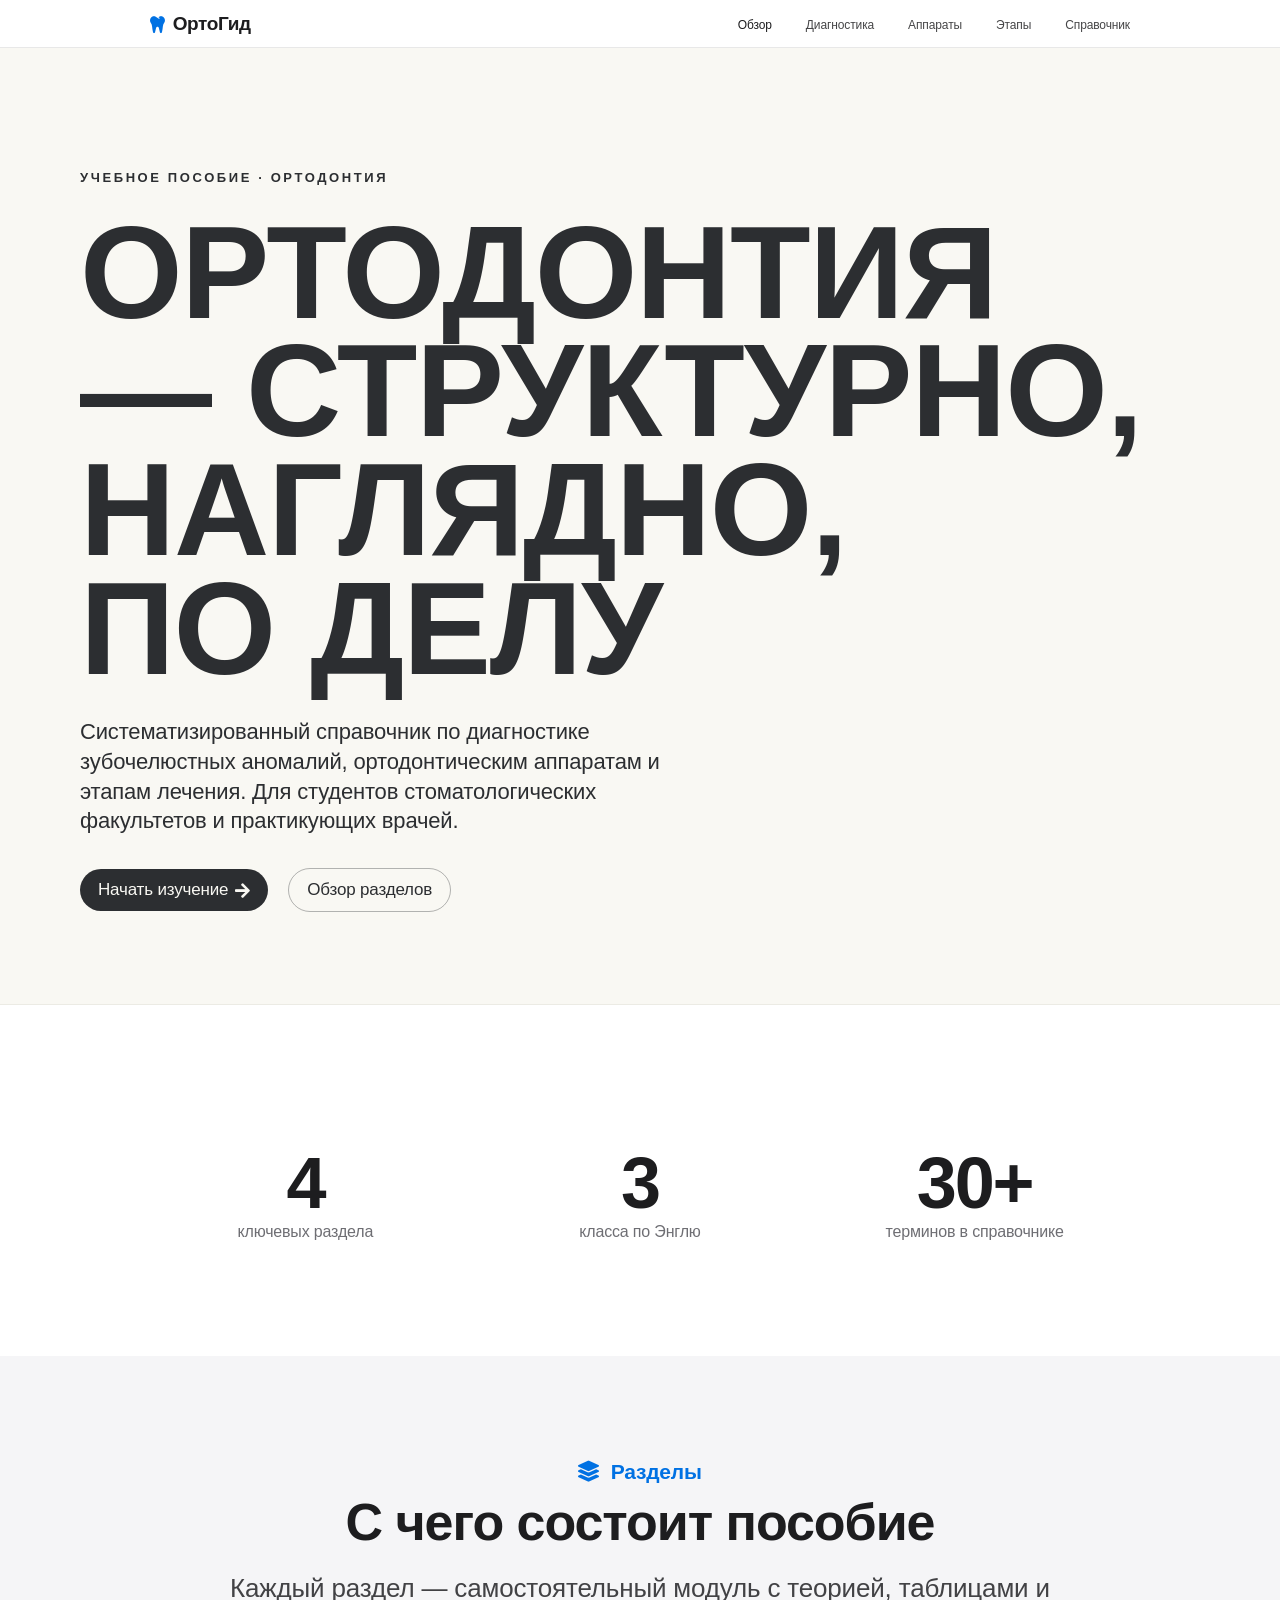
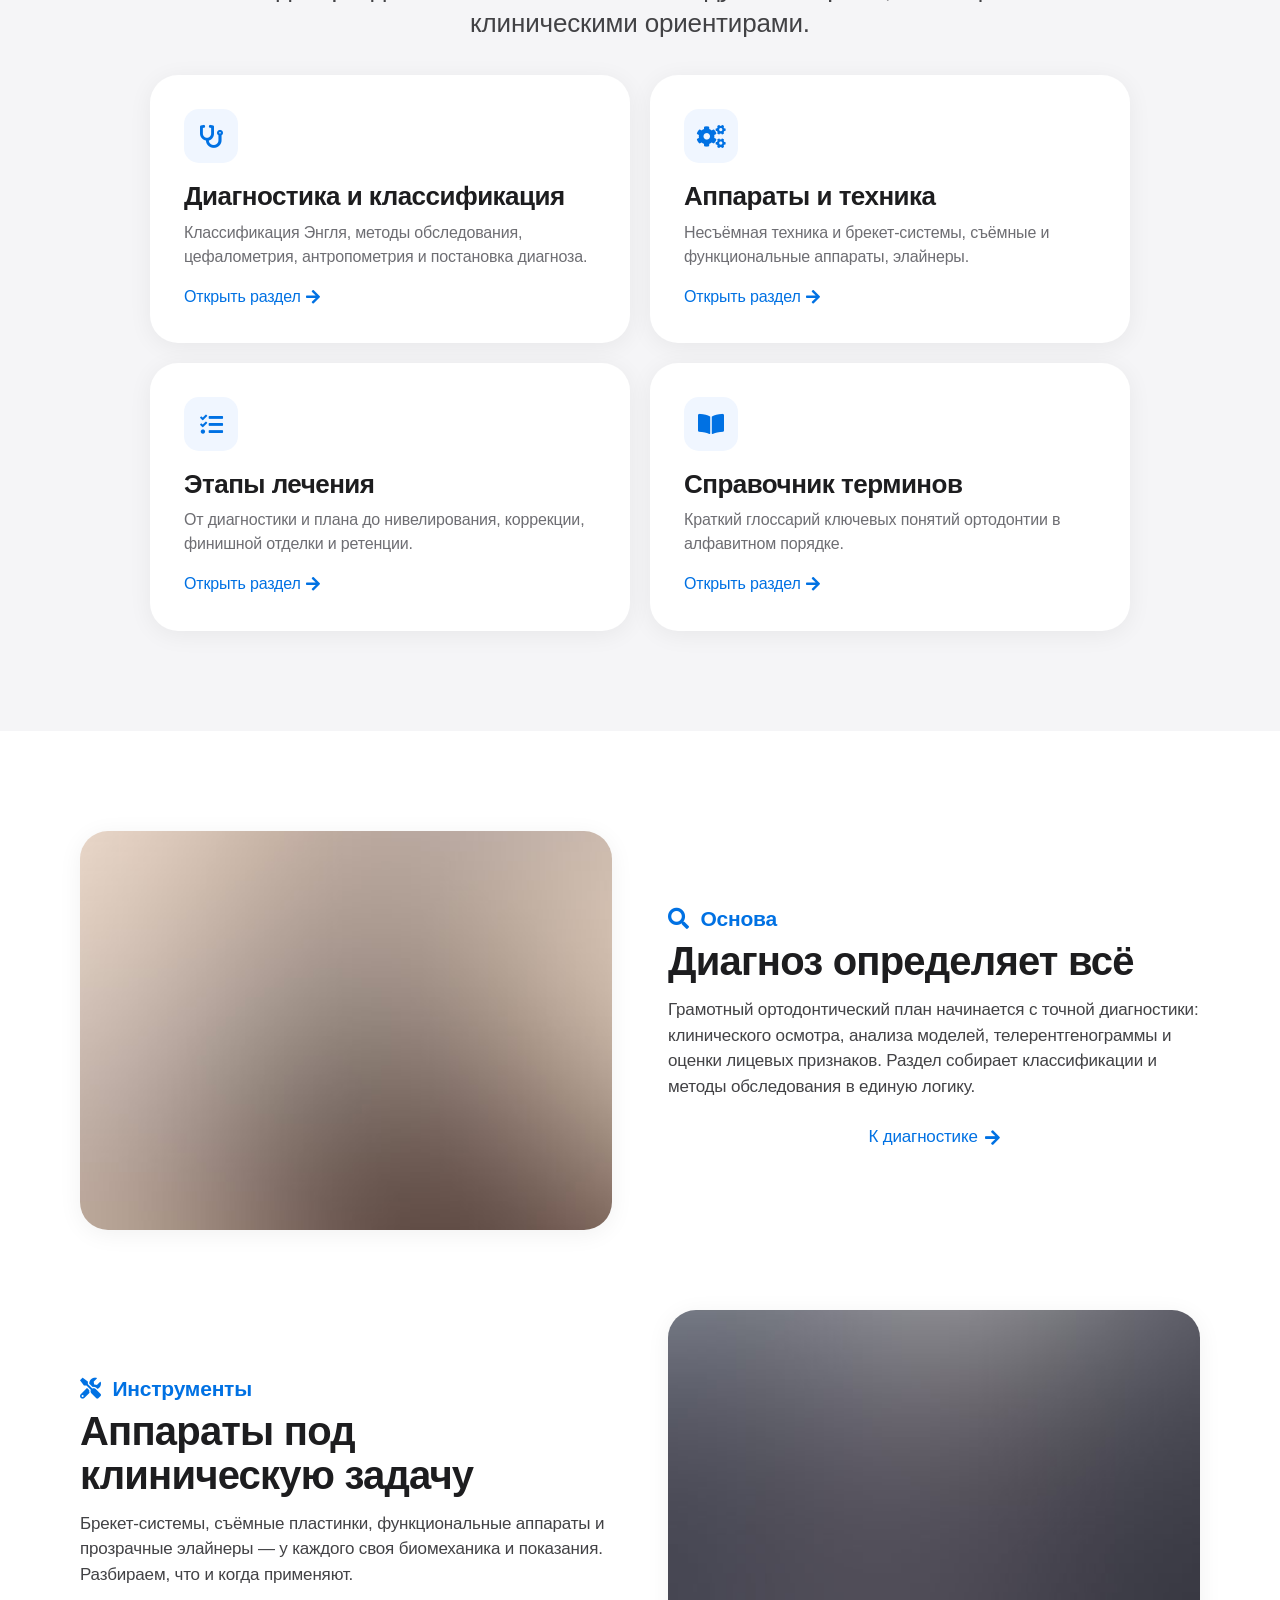
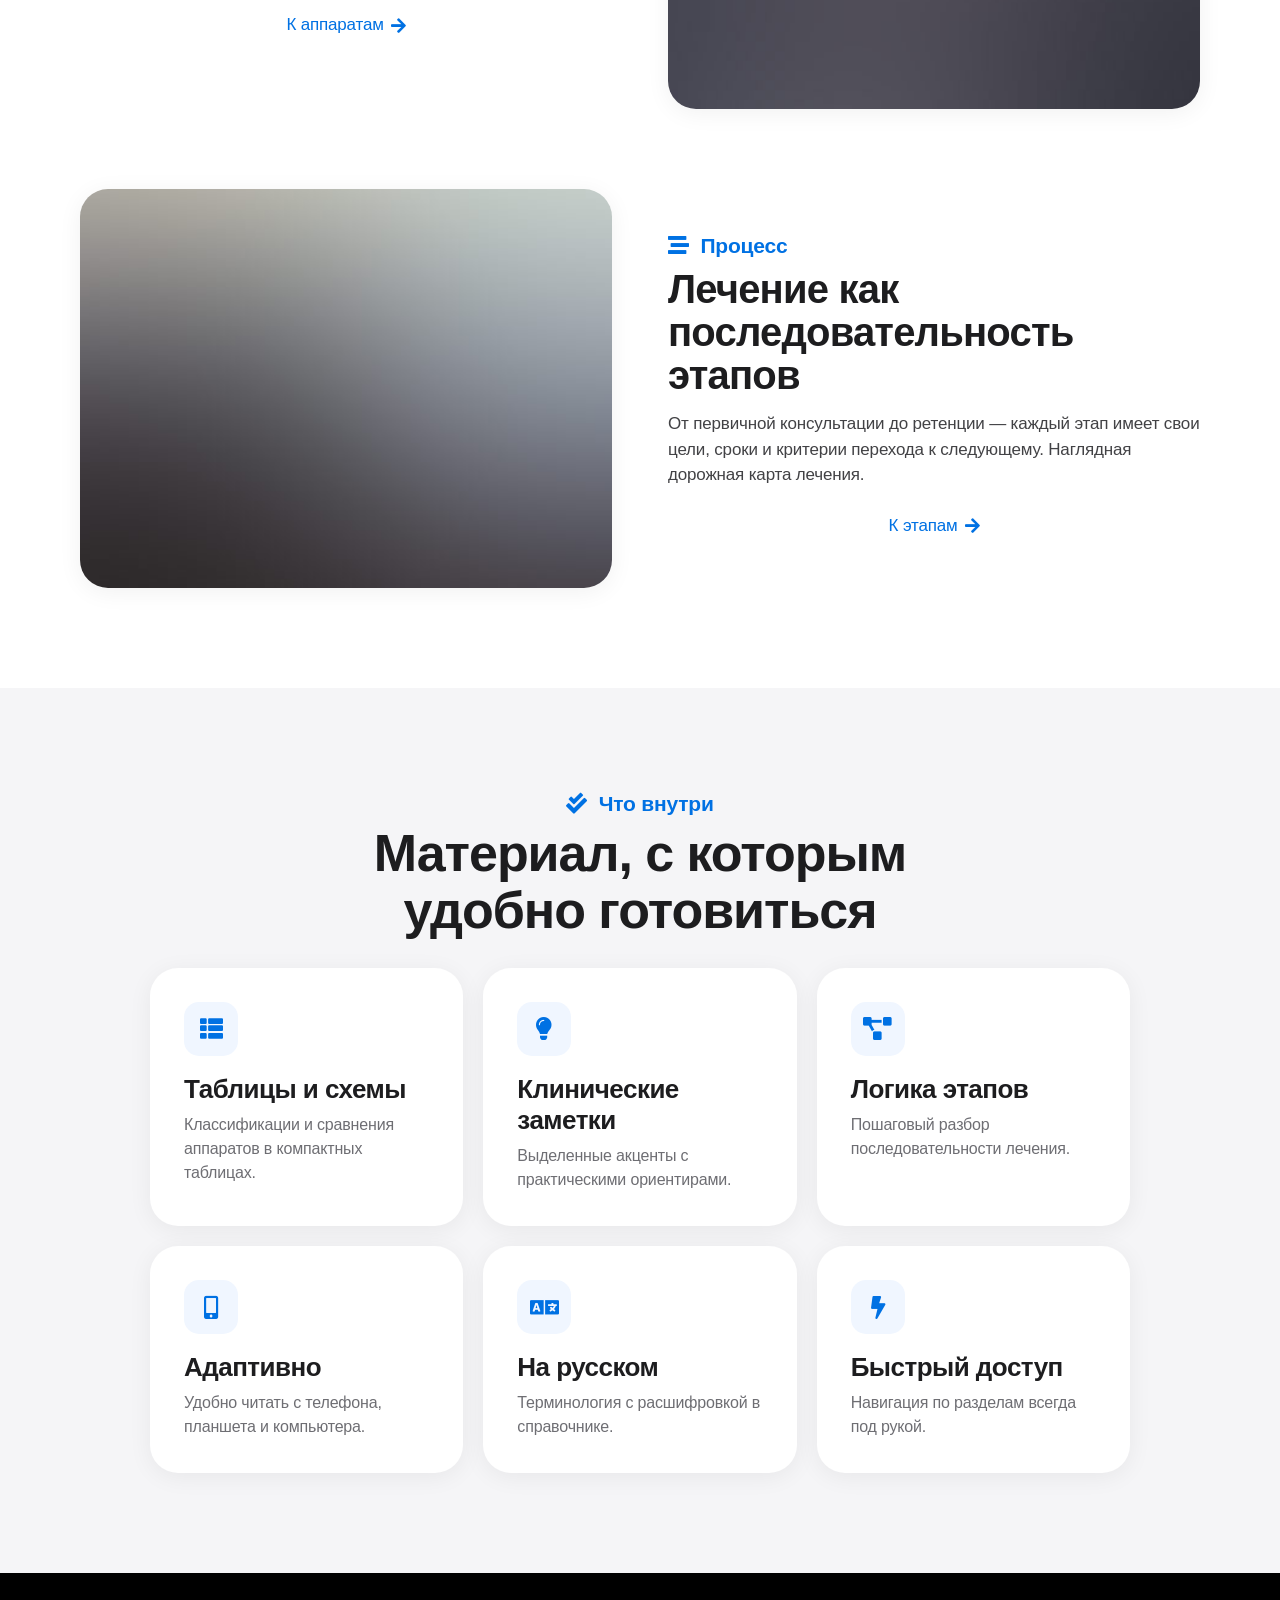
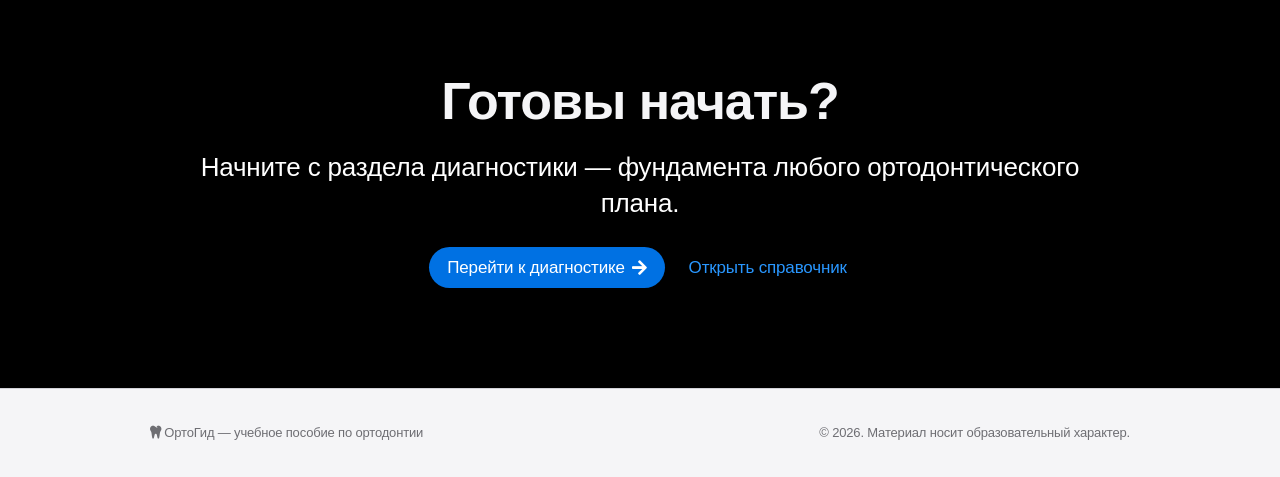
==== commit bf558fe5: "Hero главной: постерный стиль «грифельный по молочному» Первый экран index в эстетике из референса: " ====
--- a/index.html
+++ b/index.html
@@ -27,9 +27,9 @@
   <main class="main">
 
       <!-- Hero -->
-      <header class="hero">
+      <header class="hero hero-poster">
         <div class="container">
-          <span class="eyebrow reveal"><i class="fas fa-graduation-cap"></i> Учебное пособие</span>
+          <span class="eyebrow reveal">Учебное пособие · Ортодонтия</span>
           <h1 class="reveal">Ортодонтия — структурно, наглядно, по делу</h1>
           <p class="lead reveal">Систематизированный справочник по диагностике зубочелюстных аномалий,
             ортодонтическим аппаратам и этапам лечения. Для студентов стоматологических
--- a/assets/css/style.css
+++ b/assets/css/style.css
@@ -232,6 +232,31 @@
 .page-foot i { color: var(--gray); }
 
 /* ========================================================================== */
+/*  Постерный hero «грифельный по молочному»                                  */
+/* ========================================================================== */
+.hero-poster { background: #f9f8f3; color: #2c2e31; text-align: left;
+  padding: 116px 22px 92px; }
+.hero-poster .container { max-width: 1120px; }
+.hero-poster .eyebrow { display: inline-block; color: #2c2e31; opacity: .5;
+  font-size: 13px; font-weight: 700; letter-spacing: .2em; text-transform: uppercase;
+  margin-bottom: 26px; }
+.hero-poster h1 {
+  font-family: "Helvetica Neue", Arial, "Liberation Sans", "DejaVu Sans", sans-serif;
+  text-transform: uppercase; font-weight: 800; color: #2c2e31;
+  font-size: clamp(50px, 11vw, 132px); line-height: .9; letter-spacing: -.01em;
+  transform: scaleX(.9); transform-origin: left; margin: 0 0 28px; }
+.hero-poster .lead { color: #2c2e31; opacity: .72; max-width: 52ch;
+  margin: 0 0 32px; font-size: clamp(18px, 2.2vw, 22px); }
+.hero-poster .actions { justify-content: flex-start; }
+.hero-poster .btn-primary { background: #2c2e31; color: #f9f8f3; }
+.hero-poster .btn-primary:hover { background: #1d1f22; color: #f9f8f3; }
+.hero-poster .btn-ghost { color: #2c2e31; border: 1px solid rgba(44,46,49,.35);
+  border-radius: 980px; padding: 8px 18px; }
+.hero-poster .btn-ghost:hover { color: #2c2e31; background: rgba(44,46,49,.06); text-decoration: none; }
+/* мягкий переход от молочного hero к белому контенту */
+.hero-poster + .section { border-top: 1px solid #ecebe4; }
+
+/* ========================================================================== */
 /*  Анимация появления                                                        */
 /* ========================================================================== */
 .reveal { opacity: 0; transform: translateY(28px); transition: opacity .7s cubic-bezier(.22,.61,.36,1), transform .7s cubic-bezier(.22,.61,.36,1); }
